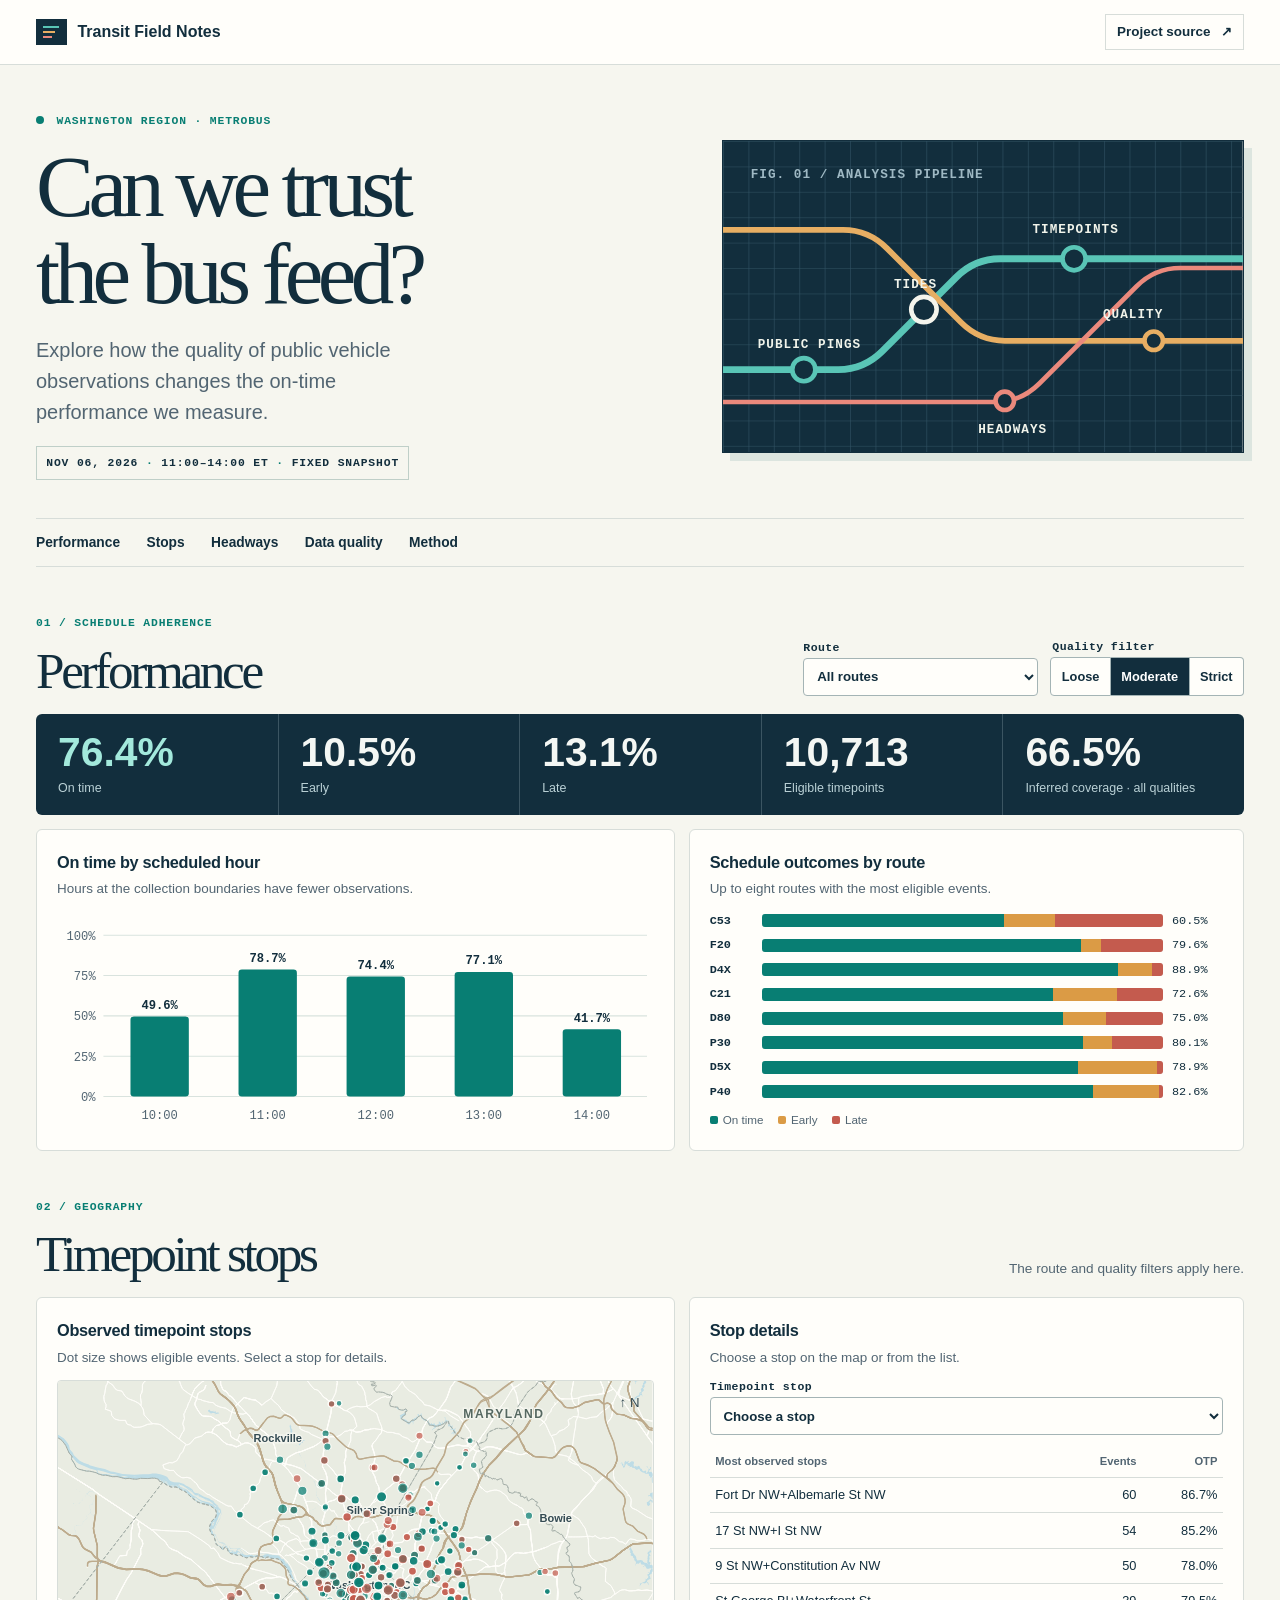
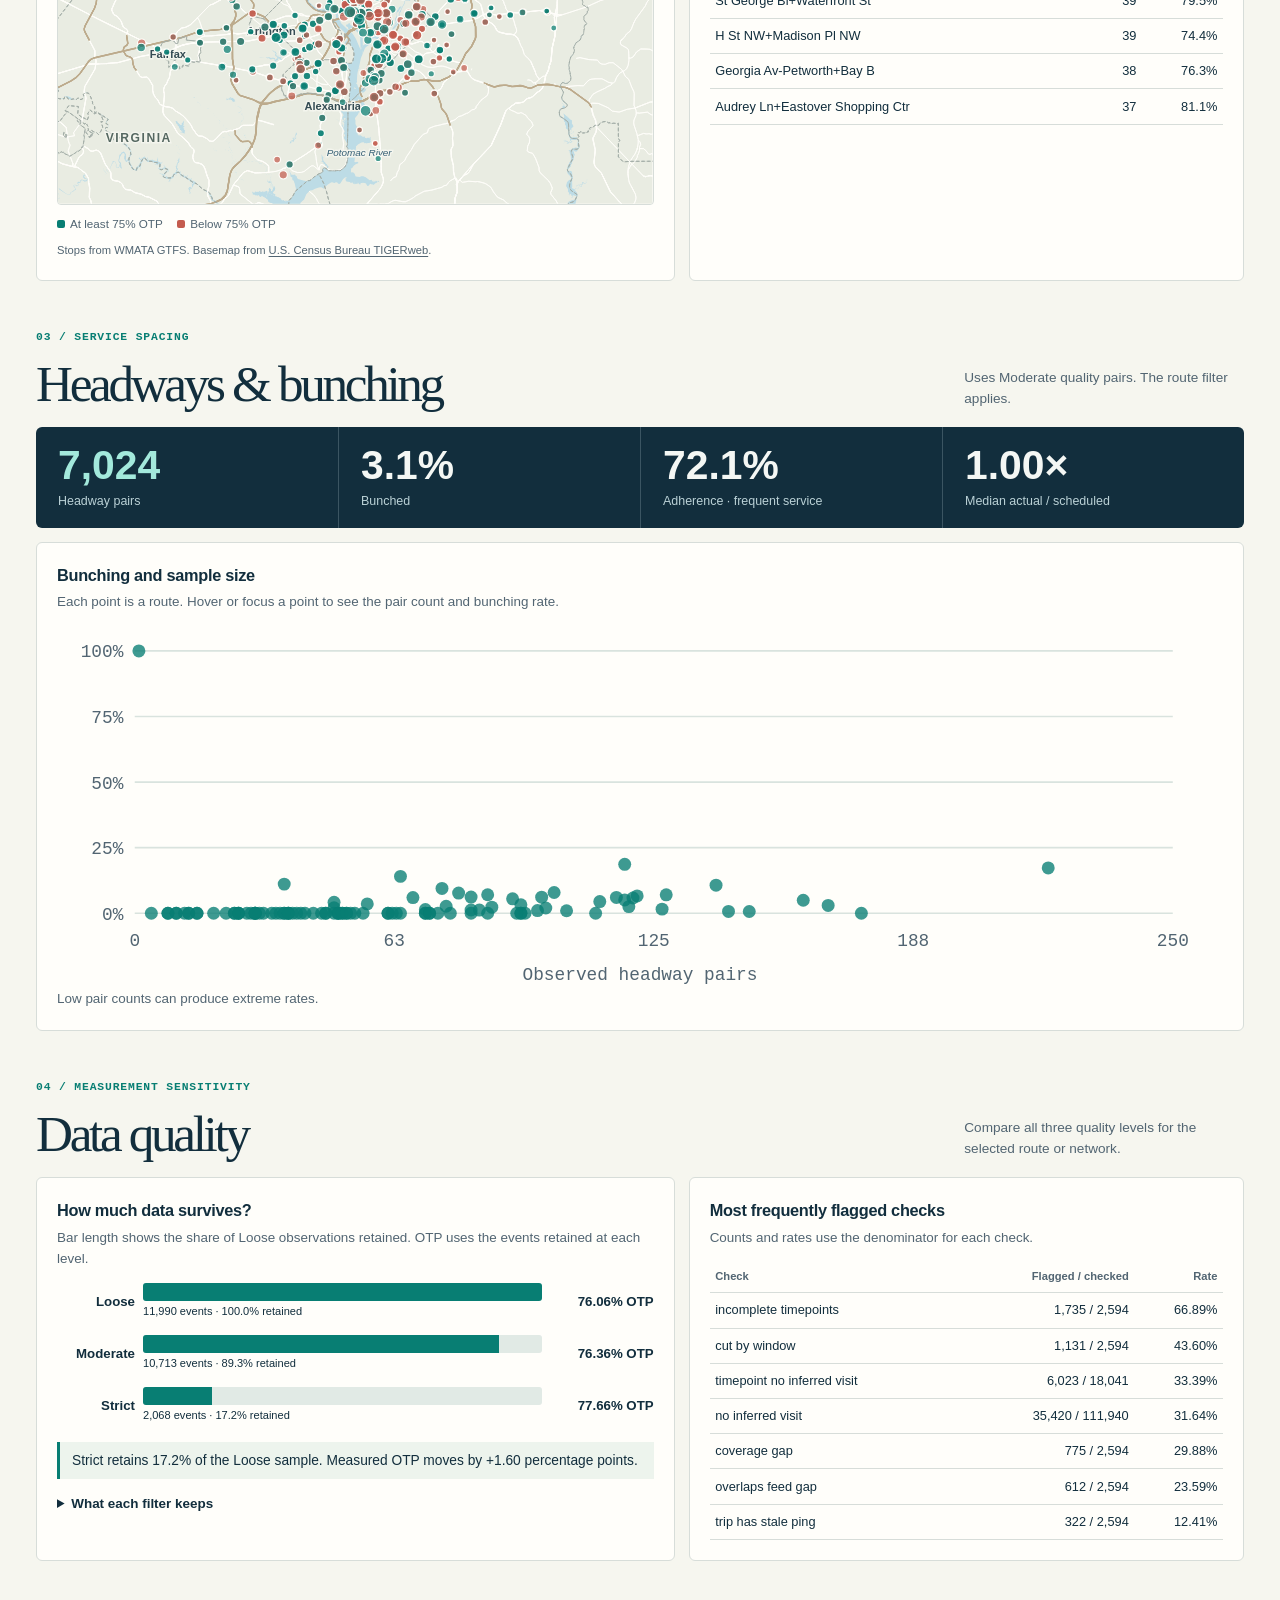
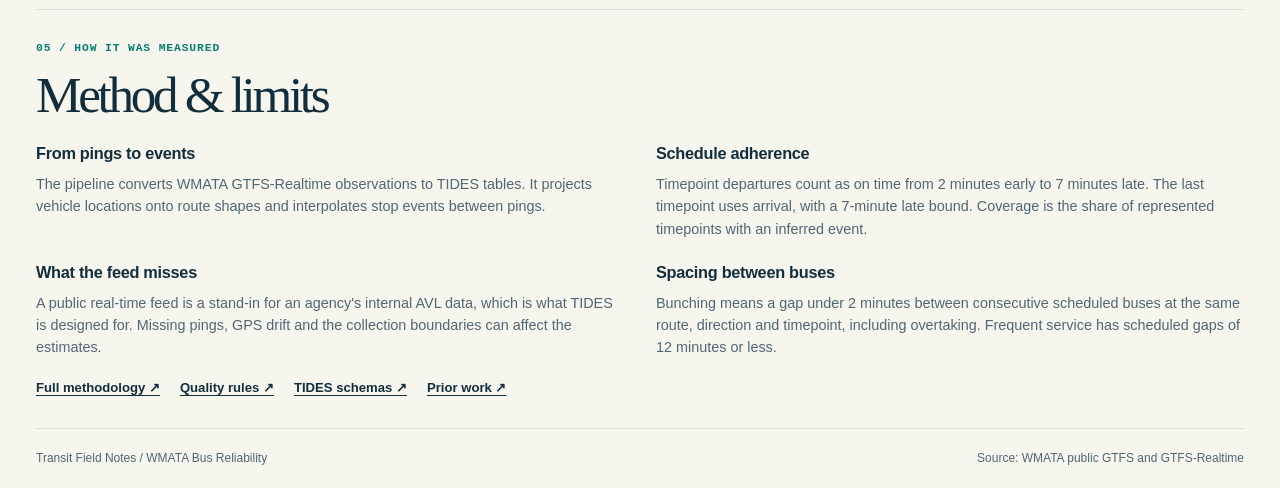
==== index.html @ 9a31827a "Publish WMATA reliability dashboard" ====
<!doctype html>
<html lang="en">
<head>
  <meta charset="utf-8">
  <meta name="viewport" content="width=device-width, initial-scale=1">
  <meta name="description" content="Explore how data quality affects measured on-time performance for WMATA buses.">
  <meta name="theme-color" content="#122e3d">
  <title>WMATA Bus Reliability | Transit Field Notes</title>
  <link rel="stylesheet" href="style.css">
  <script defer src="snapshot.js"></script>
  <script defer src="basemap.js"></script>
  <script defer src="dashboard.js"></script>
</head>
<body>
  <a class="skip" href="#dashboard">Skip to dashboard</a>
  <header class="top">
    <div class="wrap masthead">
      <a class="brand" href="#" aria-label="Transit Field Notes home"><span class="mark" aria-hidden="true"><i></i><i></i><i></i></span>Transit Field Notes</a>
      <a class="source-link" href="https://github.com/Pragyan-dev/wmata-tides-quality">Project source <span aria-hidden="true">↗</span></a>
    </div>
  </header>
  <main class="wrap">
    <section class="hero">
      <div class="hero-copy">
        <p class="eyebrow"><span class="signal"></span> Washington region · Metrobus</p>
        <h1>Can we trust<br>the bus feed?</h1>
        <p>Explore how the quality of public vehicle observations changes the on-time performance we measure.</p>
        <span class="stamp">NOV 06, 2026 <span>·</span> 11:00–14:00 ET <span>·</span> FIXED SNAPSHOT</span>
      </div>
      <svg class="schematic" viewBox="0 0 450 270" role="img" aria-label="Analysis pipeline from public pings to TIDES events and reliability measures">
        <defs><pattern id="grid" width="22" height="22" patternUnits="userSpaceOnUse"><path d="M22 0H0V22" fill="none" stroke="#315364" stroke-width="1"/></pattern></defs>
        <rect width="450" height="270" fill="#122e3d"/><rect width="450" height="270" fill="url(#grid)"/>
        <text x="24" y="32" class="diagram-kicker">FIG. 01 / ANALYSIS PIPELINE</text>
        <path d="M-10 198H100Q122 198 138 182L202 118Q218 102 240 102H460" fill="none" stroke="#59c5b6" stroke-width="6"/>
        <path d="M-10 77H104Q126 77 142 93L206 157Q222 173 244 173H460" fill="none" stroke="#e7ae63" stroke-width="5"/>
        <path d="M-10 226H236Q258 226 274 210L358 126Q374 110 396 110H460" fill="none" stroke="#ea897c" stroke-width="4"/>
        <g fill="#122e3d" stroke-width="4"><circle cx="70" cy="198" r="10" stroke="#59c5b6"/><circle cx="174" cy="146" r="11" stroke="#f4f4ec"/><circle cx="304" cy="102" r="10" stroke="#59c5b6"/><circle cx="373" cy="173" r="8" stroke="#e7ae63"/><circle cx="244" cy="225" r="8" stroke="#ea897c"/></g>
        <g class="diagram-text"><text x="30" y="179">PUBLIC PINGS</text><text x="148" y="127">TIDES</text><text x="268" y="80">TIMEPOINTS</text><text x="329" y="153">QUALITY</text><text x="221" y="253">HEADWAYS</text></g>
      </svg>
    </section>
    <nav class="section-nav" aria-label="Dashboard sections">
      <a href="#dashboard">Performance</a><a href="#stops">Stops</a><a href="#headways">Headways</a><a href="#quality">Data quality</a><a href="#method">Method</a>
    </nav>
    <section id="dashboard" aria-labelledby="performance-title">
      <div class="section-head">
        <div><p class="eyebrow">01 / Schedule adherence</p><h2 id="performance-title">Performance</h2></div>
        <div class="controls">
          <label for="route">Route <select id="route"><option value="">All routes</option></select></label>
          <fieldset><legend>Quality filter</legend>
            <label><input type="radio" name="level" value="0">Loose</label>
            <label><input type="radio" name="level" value="1" checked>Moderate</label>
            <label><input type="radio" name="level" value="2">Strict</label>
          </fieldset>
        </div>
      </div>
      <div id="kpis" class="kpis" aria-live="polite"></div>
      <div class="panels performance-panels">
        <article class="panel"><div class="panel-heading"><h3>On time by scheduled hour</h3><p>Hours at the collection boundaries have fewer observations.</p></div><div id="hour-chart"></div></article>
        <article class="panel"><div class="panel-heading"><h3>Schedule outcomes by route</h3><p>Up to eight routes with the most eligible events.</p></div><div id="route-chart"></div><div class="legend"><span class="on-time">On time</span><span class="early">Early</span><span class="late">Late</span></div></article>
      </div>
    </section>
    <section id="stops" aria-labelledby="stops-title">
      <div class="section-head"><div><p class="eyebrow">02 / Geography</p><h2 id="stops-title">Timepoint stops</h2></div><p class="section-note">The route and quality filters apply here.</p></div>
      <div class="panels stop-panels">
        <article class="panel">
          <div class="panel-heading"><h3>Observed timepoint stops</h3><p>Dot size shows eligible events. Select a stop for details.</p></div>
          <div id="stop-map"></div>
          <div class="legend"><span class="on-time">At least 75% OTP</span><span class="late">Below 75% OTP</span></div>
          <p class="map-credit">Stops from WMATA GTFS. Basemap from <a href="https://www.census.gov/data/developers/data-sets/TIGERweb-map-service.html">U.S. Census Bureau TIGERweb</a>.</p>
        </article>
        <article class="panel"><div class="panel-heading"><h3 id="stop-detail-title">Stop details</h3><p id="stop-detail" aria-live="polite">Choose a stop on the map or from the list.</p></div><label class="stop-control" for="stop">Timepoint stop <select id="stop"><option value="">Choose a stop</option></select></label><div id="stop-table"></div></article>
      </div>
    </section>
    <section id="headways" aria-labelledby="headway-title">
      <div class="section-head"><div><p class="eyebrow">03 / Service spacing</p><h2 id="headway-title">Headways &amp; bunching</h2></div><p class="section-note">Uses Moderate quality pairs. The route filter applies.</p></div>
      <div id="headway-kpis" class="kpis headway-kpis"></div>
      <article class="panel"><div class="panel-heading"><h3>Bunching and sample size</h3><p>Each point is a route. Hover or focus a point to see the pair count and bunching rate.</p></div><div id="scatter"></div><p id="scatter-detail" class="chart-detail" aria-live="polite"></p></article>
    </section>
    <section id="quality" aria-labelledby="quality-title">
      <div class="section-head"><div><p class="eyebrow">04 / Measurement sensitivity</p><h2 id="quality-title">Data quality</h2></div><p class="section-note">Compare all three quality levels for the selected route or network.</p></div>
      <div class="panels quality-panels">
        <article class="panel"><div class="panel-heading"><h3>How much data survives?</h3><p>Bar length shows the share of Loose observations retained. OTP uses the events retained at each level.</p></div><div id="sensitivity"></div><p class="callout" id="quality-insight"></p><details><summary>What each filter keeps</summary><p>Loose keeps every inferred event. Moderate requires gaps of at most 120 seconds, at most 20% off-route pings, and at least 10 on-route pings. Strict also requires complete trips inside the window, shorter gaps, shape-based times, and no flagged speed, stale ping, or coverage issues.</p></details></article>
        <article class="panel"><div class="panel-heading"><h3>Most frequently flagged checks</h3><p>Counts and rates use the denominator for each check.</p></div><div id="check-table"></div></article>
      </div>
    </section>
    <section id="method" class="method" aria-labelledby="method-title">
      <p class="eyebrow">05 / How it was measured</p><h2 id="method-title">Method &amp; limits</h2>
      <div class="method-grid">
        <div><h3>From pings to events</h3><p>The pipeline converts WMATA GTFS-Realtime observations to TIDES tables. It projects vehicle locations onto route shapes and interpolates stop events between pings.</p></div>
        <div><h3>Schedule adherence</h3><p>Timepoint departures count as on time from 2 minutes early to 7 minutes late. The last timepoint uses arrival, with a 7-minute late bound. Coverage is the share of represented timepoints with an inferred event.</p></div>
        <div><h3>What the feed misses</h3><p>A public real-time feed is a stand-in for an agency's internal AVL data, which is what TIDES is designed for. Missing pings, GPS drift and the collection boundaries can affect the estimates.</p></div>
        <div><h3>Spacing between buses</h3><p>Bunching means a gap under 2 minutes between consecutive scheduled buses at the same route, direction and timepoint, including overtaking. Frequent service has scheduled gaps of 12 minutes or less.</p></div>
      </div>
      <div class="method-links"><a href="https://github.com/Pragyan-dev/wmata-tides-quality/blob/main/docs/METHODOLOGY.md">Full methodology ↗</a><a href="https://github.com/Pragyan-dev/wmata-tides-quality/blob/main/docs/DATA_QUALITY.md">Quality rules ↗</a><a href="https://github.com/TIDES-transit/TIDES">TIDES schemas ↗</a><a href="https://github.com/evansiroky/gtfs-rt-to-tides">Prior work ↗</a></div>
    </section>
    <noscript>This dashboard needs JavaScript to display the snapshot and filters.</noscript>
  </main>
  <footer class="wrap footer"><span>Transit Field Notes / WMATA Bus Reliability</span><span>Source: WMATA public GTFS and GTFS-Realtime</span></footer>
</body>
</html>
---- style.css ----
:root {
  color-scheme: light;
  --paper: #f6f6ef;
  --panel: #fffefa;
  --ink: #122e3d;
  --quiet: #526572;
  --line: #d7ddd9;
  --teal: #087e73;
  --gold: #db9b45;
  --coral: #c45b4e;
  --mono: "SFMono-Regular", Consolas, "Liberation Mono", monospace;
}
* { box-sizing: border-box; }
html { scroll-behavior: smooth; }
body { margin: 0; background: var(--paper); color: var(--ink); font: 16px/1.55 "Avenir Next", "Segoe UI", sans-serif; }
a { color: inherit; text-underline-offset: .2em; }
button, select { font: inherit; color: inherit; }
:focus-visible { outline: 3px solid #b05d13; outline-offset: 4px; }
.skip { position: absolute; left: 1rem; top: -10rem; z-index: 5; padding: .5rem; background: white; }
.skip:focus { top: 1rem; }
.wrap { width: min(100% - 72px, 1280px); margin-inline: auto; }
.top { border-bottom: 1px solid var(--line); background: var(--panel); }
.masthead { display: flex; align-items: center; justify-content: space-between; min-height: 64px; gap: 1rem; }
.brand, .source-link { display: inline-flex; align-items: center; gap: .65rem; font-weight: 700; text-decoration: none; }
.source-link { font-size: .84rem; border: 1px solid var(--line); padding: .4rem .7rem; }
.mark { background: var(--ink); display: inline-grid; gap: 3px; padding: 7px; width: 31px; }
.mark i { display: block; width: 16px; height: 2px; background: #59c5b6; }
.mark i:nth-child(2) { width: 12px; background: #e7ae63; }
.mark i:nth-child(3) { width: 9px; background: #ea897c; }
.hero { display: grid; grid-template-columns: 1.2fr 1fr; align-items: center; gap: 5%; padding: 48px 0 38px; }
.hero h1, h2 { margin: 0; font-family: Georgia, serif; font-weight: 500; letter-spacing: -.065em; line-height: 1; }
.hero h1 { font-size: clamp(3.3rem, 6.8vw, 6rem); }
.hero-copy > p:not(.eyebrow) { max-width: 37ch; color: var(--quiet); font-size: clamp(1rem, 1.6vw, 1.25rem); margin: 1.15rem 0; }
.eyebrow, .stamp { font: 700 .71rem/1.55 var(--mono); letter-spacing: .075em; text-transform: uppercase; }
.eyebrow { color: var(--teal); margin: 0 0 .75rem; }
.signal { width: 8px; height: 8px; margin-right: .3rem; display: inline-block; background: var(--teal); border-radius: 50%; }
.stamp { display: inline-block; padding: .44rem .58rem; border: 1px solid #bfcfc8; }
.stamp span { color: var(--teal); }
.schematic { display: block; width: 100%; border: 1px solid var(--ink); box-shadow: 8px 8px 0 #dce5df; }
.diagram-kicker, .diagram-text { font: 700 11px var(--mono); letter-spacing: .08em; fill: #f1f4eb; }
.diagram-kicker { fill: #9fb9c4; }
.section-nav { display: flex; gap: 1.65rem; overflow-x: auto; border-block: 1px solid var(--line); padding: .8rem 0; font-size: .86rem; white-space: nowrap; }
.section-nav a { text-decoration: none; font-weight: 700; }
.section-nav a:hover, .source-link:hover { color: var(--teal); }
main > section:not(.hero) { margin-top: 48px; scroll-margin-top: 16px; }
.section-head { display: flex; justify-content: space-between; align-items: flex-end; gap: 1rem; margin-bottom: 18px; }
h2 { font-size: clamp(2.3rem, 4vw, 3.55rem); }
h3 { margin: 0; font-size: 1.02rem; letter-spacing: -.018em; }
.section-note { color: var(--quiet); font-size: .85rem; max-width: 37ch; margin: 0; }
.controls { display: flex; flex-wrap: wrap; gap: .75rem; align-items: flex-end; }
.controls > label, legend, .stop-control { font: 700 .72rem var(--mono); letter-spacing: .035em; }
select { display: block; border: 1px solid #a4b4b5; background: var(--panel); border-radius: 4px; padding: .45rem .55rem; min-height: 38px; font: 600 .83rem "Avenir Next", "Segoe UI", sans-serif; }
#route { margin-top: 4px; width: min(235px, 65vw); }
fieldset { display: flex; margin: 0; padding: 4px 0 0; border: 0; }
fieldset label { cursor: pointer; border: 1px solid #a4b4b5; padding: .53rem .65rem; background: var(--panel); font-size: .8rem; font-weight: 650; }
fieldset label:first-of-type { border-radius: 4px 0 0 4px; }
fieldset label:last-of-type { border-radius: 0 4px 4px 0; }
fieldset label + label { border-left: 0; }
fieldset label:has(:checked) { background: var(--ink); color: white; }
fieldset label:has(:focus-visible) { outline: 3px solid #b05d13; outline-offset: 2px; }
fieldset input { position: absolute; opacity: 0; }
.kpis { display: grid; grid-template-columns: repeat(5, 1fr); background: var(--ink); color: #f4f7f4; border-radius: 6px; margin-bottom: 14px; }
.headway-kpis { grid-template-columns: repeat(4, 1fr); }
.kpi { padding: 15px clamp(11px, 2vw, 22px); border-left: 1px solid #3b5562; }
.kpi:first-child { border: 0; }
.kpi strong { display: block; font-weight: 650; font-size: clamp(1.45rem, 3.6vw, 2.55rem); line-height: 1.13; font-variant-numeric: tabular-nums; }
.kpi span { color: #bad1d6; font-size: .78rem; }
.kpi:first-child strong { color: #a3e9dc; }
.panels { display: grid; gap: 14px; grid-template-columns: 1.15fr 1fr; }
.panel { min-width: 0; padding: 20px; background: var(--panel); border: 1px solid var(--line); border-radius: 6px; }
.panel-heading { margin-bottom: 12px; }
.panel-heading p, .chart-detail { color: var(--quiet); font-size: .84rem; margin: 4px 0 0; }
.chart { width: 100%; display: block; overflow: visible; }
.chart text { fill: var(--quiet); font: 11px var(--mono); }
.chart .grid { stroke: #d9e3de; stroke-width: 1; }
.chart .datum { cursor: pointer; }
.chart .datum:focus, .chart .datum.selected { stroke: var(--ink); stroke-width: 2.5; outline: none; }
.chart .value { fill: var(--ink); font-weight: bold; }
#stop-map .chart { overflow: hidden; border: 1px solid var(--line); border-radius: 4px; }
.map-credit { color: var(--quiet); margin: .55rem 0 0; font-size: .7rem; }
.chart-detail { min-height: 1.5em; }
.bar-row { display: grid; grid-template-columns: 43px 1fr 51px; align-items: center; gap: 9px; margin: .4rem 0; font: .74rem var(--mono); }
.route-button { padding: 2px 0; border: 0; background: none; cursor: pointer; text-align: left; font: inherit; font-weight: 700; }
.route-button:hover { text-decoration: underline; }
.stack { display: flex; height: 13px; overflow: hidden; border-radius: 3px; background: #e1eae5; }
.stack i { display: block; }
.on-time, .early, .late { --swatch: var(--teal); }
.early { --swatch: var(--gold); }
.late { --swatch: var(--coral); }
.stack i { background: var(--swatch); }
.legend { display: flex; flex-wrap: wrap; gap: .35rem .9rem; margin-top: 10px; color: var(--quiet); font-size: .73rem; }
.legend span::before { content: ""; display: inline-block; background: var(--swatch); width: 8px; height: 8px; margin-right: 5px; border-radius: 2px; }
.stop-control { display: block; margin-bottom: 10px; }
#stop { margin-top: 4px; max-width: 100%; width: 100%; }
.table-wrap { overflow: auto; }
table { width: 100%; border-collapse: collapse; font-size: .8rem; }
th, td { padding: .45rem .35rem; border-bottom: 1px solid var(--line); text-align: left; }
th { font-size: .7rem; color: var(--quiet); }
td:not(:first-child), th:not(:first-child) { text-align: right; font-variant-numeric: tabular-nums; white-space: nowrap; }
.callout { margin: 1rem 0 0; border-left: 3px solid var(--teal); padding: .5rem .75rem; background: #edf4ed; font-size: .86rem; }
.sensitivity-row { display: grid; grid-template-columns: 78px 1fr 104px; gap: 8px; align-items: center; margin: .85rem 0; font-size: .83rem; }
.sensitivity-row .stack { height: 18px; }
.sensitivity-row strong { text-align: right; font-variant-numeric: tabular-nums; }
details { margin-top: .9rem; font-size: .84rem; }
summary { cursor: pointer; font-weight: 700; }
details p { margin-bottom: 0; color: var(--quiet); }
.method { border-block: 1px solid var(--line); padding: 30px 0; }
.method-grid { display: grid; grid-template-columns: repeat(2, 1fr); gap: 1.25rem 2rem; margin-top: 1.3rem; }
.method-grid p { font-size: .9rem; color: var(--quiet); margin: .4rem 0 0; }
.method-links { display: flex; flex-wrap: wrap; gap: .6rem 1.25rem; margin-top: 1.2rem; font-size: .82rem; font-weight: 700; }
.footer { display: flex; flex-wrap: wrap; justify-content: space-between; gap: .75rem; padding: 20px 0; font-size: .75rem; color: var(--quiet); }
.empty { color: var(--quiet); padding: 1rem 0; }
@media (max-width: 820px) {
  .wrap { width: calc(100% - 32px); }
  .hero { gap: 4%; padding-block: 30px; }
  .section-head { flex-wrap: wrap; }
  .panel { padding: 14px; }
}
@media (max-width: 640px) {
  .hero, .panels, .method-grid { grid-template-columns: 1fr; }
  .hero { gap: 20px; }
  .schematic { max-width: 420px; }
  .kpis { grid-template-columns: repeat(2, 1fr); }
  .kpi { border-bottom: 1px solid #3b5562; }
  .kpi:last-child:nth-child(odd) { grid-column: 1 / -1; }
  .section-nav { gap: 1rem; }
  main > section:not(.hero) { margin-top: 36px; }
}
@media (prefers-reduced-motion: reduce) { html { scroll-behavior: auto; } }
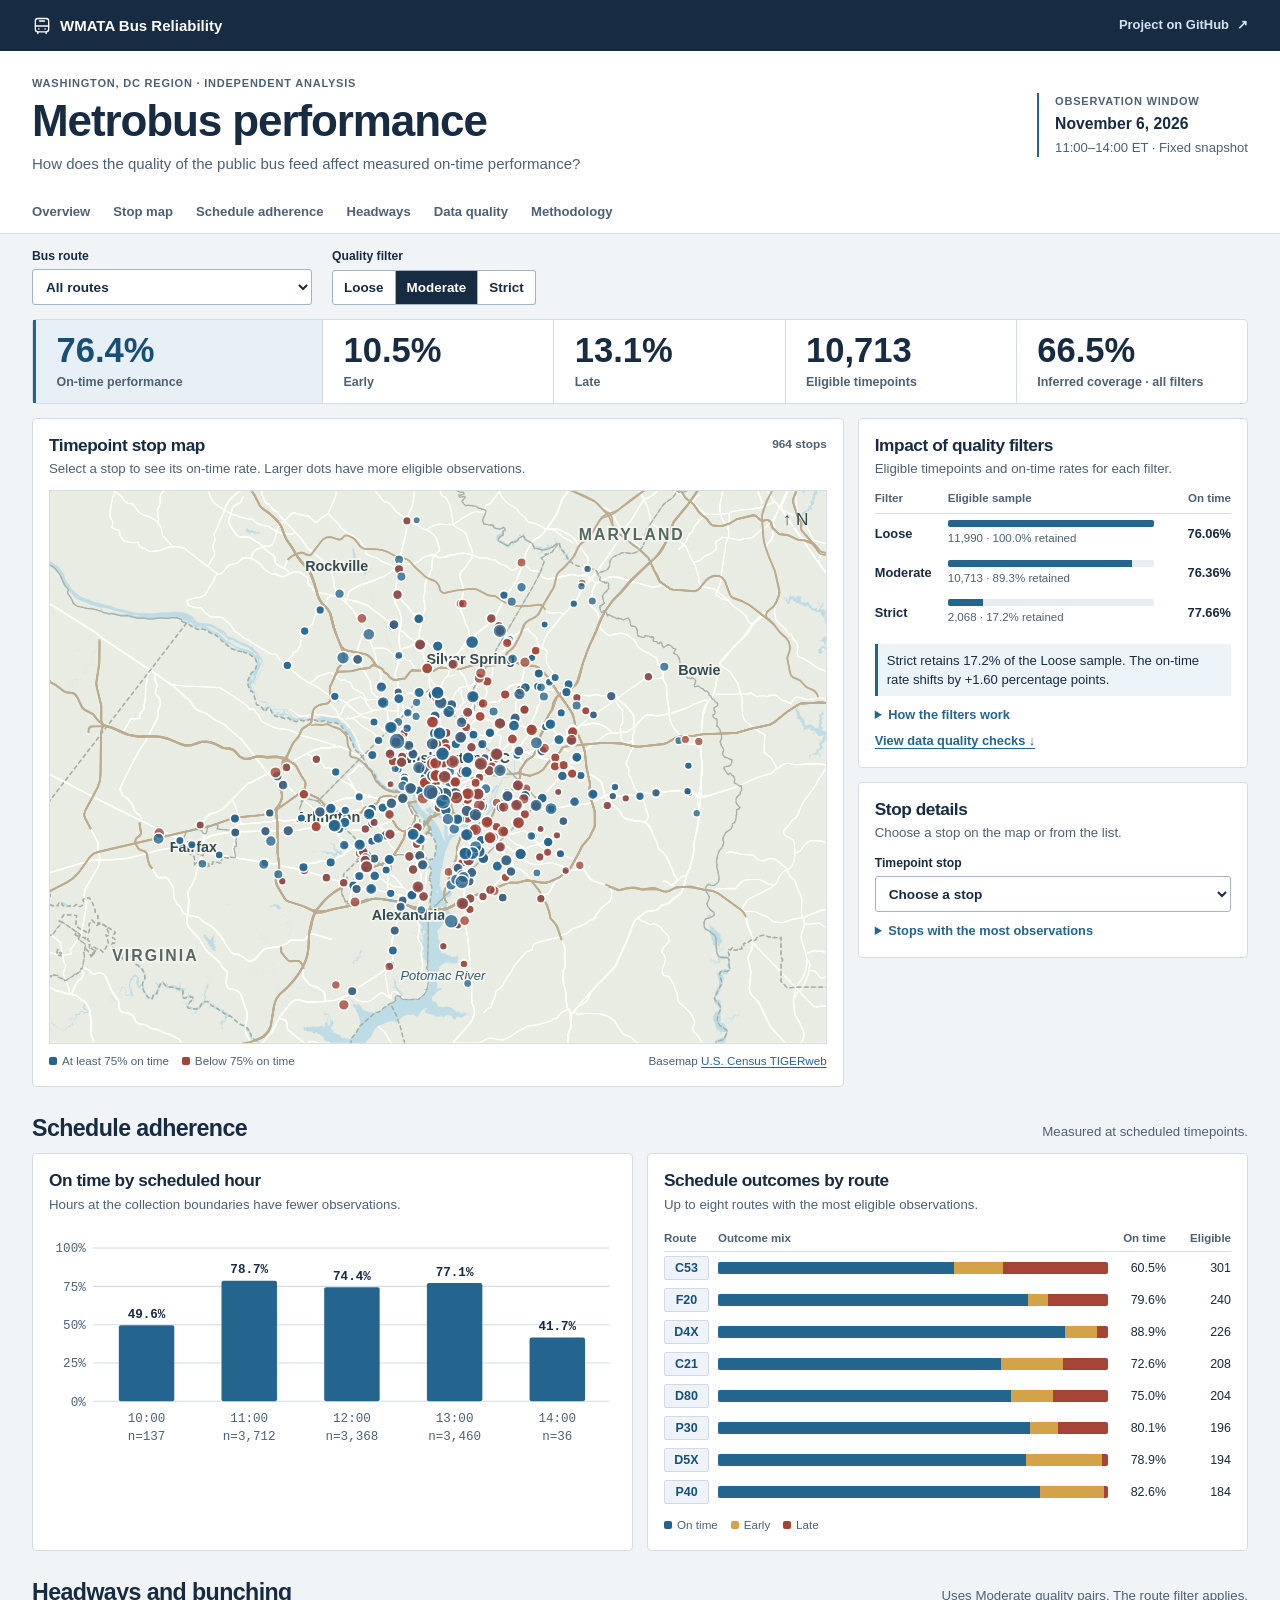
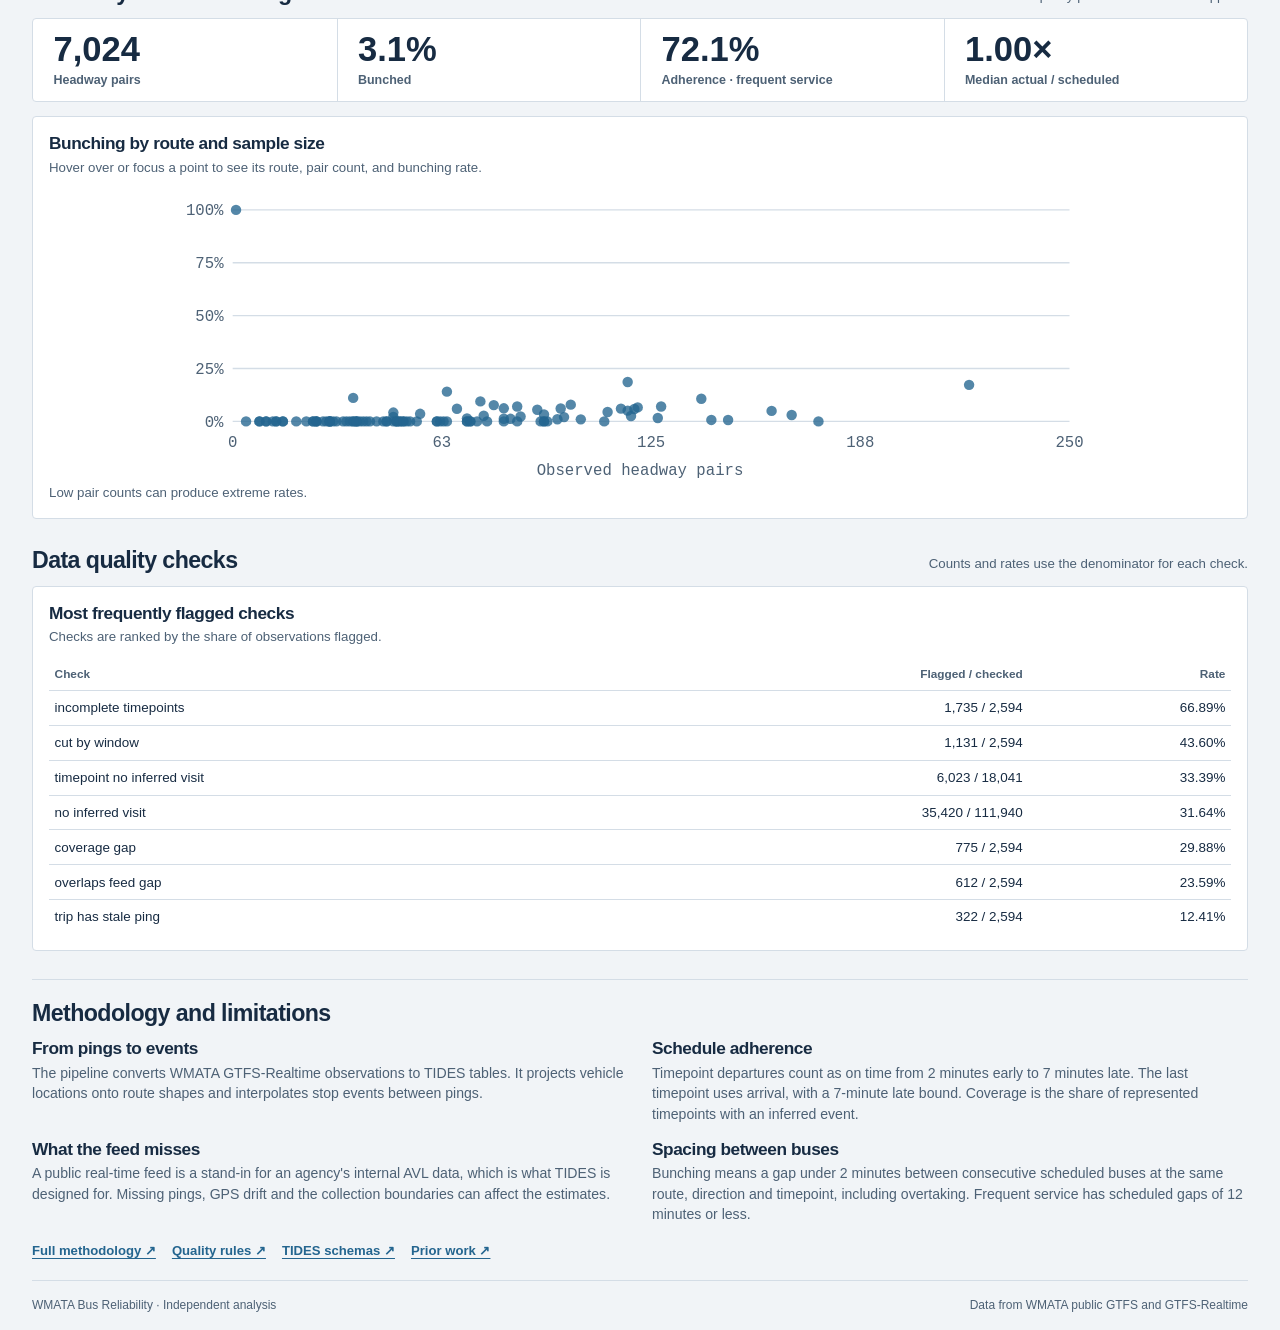
==== commit ee8ea031: "Redesign WMATA dashboard as a route performance explorer" ====
--- a/index.html
+++ b/index.html
@@ -4,97 +4,151 @@
   <meta charset="utf-8">
   <meta name="viewport" content="width=device-width, initial-scale=1">
   <meta name="description" content="Explore how data quality affects measured on-time performance for WMATA buses.">
-  <meta name="theme-color" content="#122e3d">
-  <title>WMATA Bus Reliability | Transit Field Notes</title>
-  <link rel="stylesheet" href="style.css">
+  <meta name="theme-color" content="#172b42">
+  <title>WMATA Bus Reliability Dashboard</title>
+  <link rel="stylesheet" href="style.css?v=2">
   <script defer src="snapshot.js"></script>
   <script defer src="basemap.js"></script>
-  <script defer src="dashboard.js"></script>
+  <script defer src="dashboard.js?v=2"></script>
 </head>
 <body>
   <a class="skip" href="#dashboard">Skip to dashboard</a>
   <header class="top">
     <div class="wrap masthead">
-      <a class="brand" href="#" aria-label="Transit Field Notes home"><span class="mark" aria-hidden="true"><i></i><i></i><i></i></span>Transit Field Notes</a>
-      <a class="source-link" href="https://github.com/Pragyan-dev/wmata-tides-quality">Project source <span aria-hidden="true">↗</span></a>
+      <a class="brand" href="#" aria-label="WMATA Bus Reliability home">
+        <svg width="20" height="20" viewBox="0 0 24 24" fill="none" stroke="currentColor" stroke-width="1.6" stroke-linecap="round" stroke-linejoin="round" aria-hidden="true">
+          <rect x="4" y="3" width="16" height="16" rx="3"/><path d="M4 12h16M7 19v2m10-2v2M8 15.5h.5m7 0h.5M9 6h6"/>
+        </svg>
+        WMATA Bus Reliability
+      </a>
+      <a class="source-link" href="https://github.com/Pragyan-dev/wmata-tides-quality">Project on GitHub <span aria-hidden="true">↗</span></a>
     </div>
   </header>
-  <main class="wrap">
-    <section class="hero">
-      <div class="hero-copy">
-        <p class="eyebrow"><span class="signal"></span> Washington region · Metrobus</p>
-        <h1>Can we trust<br>the bus feed?</h1>
-        <p>Explore how the quality of public vehicle observations changes the on-time performance we measure.</p>
-        <span class="stamp">NOV 06, 2026 <span>·</span> 11:00–14:00 ET <span>·</span> FIXED SNAPSHOT</span>
+
+  <div class="intro">
+    <div class="wrap intro-inner">
+      <div>
+        <p class="overline">Washington, DC region · Independent analysis</p>
+        <h1>Metrobus performance</h1>
+        <p class="intro-note">How does the quality of the public bus feed affect measured on-time performance?</p>
       </div>
-      <svg class="schematic" viewBox="0 0 450 270" role="img" aria-label="Analysis pipeline from public pings to TIDES events and reliability measures">
-        <defs><pattern id="grid" width="22" height="22" patternUnits="userSpaceOnUse"><path d="M22 0H0V22" fill="none" stroke="#315364" stroke-width="1"/></pattern></defs>
-        <rect width="450" height="270" fill="#122e3d"/><rect width="450" height="270" fill="url(#grid)"/>
-        <text x="24" y="32" class="diagram-kicker">FIG. 01 / ANALYSIS PIPELINE</text>
-        <path d="M-10 198H100Q122 198 138 182L202 118Q218 102 240 102H460" fill="none" stroke="#59c5b6" stroke-width="6"/>
-        <path d="M-10 77H104Q126 77 142 93L206 157Q222 173 244 173H460" fill="none" stroke="#e7ae63" stroke-width="5"/>
-        <path d="M-10 226H236Q258 226 274 210L358 126Q374 110 396 110H460" fill="none" stroke="#ea897c" stroke-width="4"/>
-        <g fill="#122e3d" stroke-width="4"><circle cx="70" cy="198" r="10" stroke="#59c5b6"/><circle cx="174" cy="146" r="11" stroke="#f4f4ec"/><circle cx="304" cy="102" r="10" stroke="#59c5b6"/><circle cx="373" cy="173" r="8" stroke="#e7ae63"/><circle cx="244" cy="225" r="8" stroke="#ea897c"/></g>
-        <g class="diagram-text"><text x="30" y="179">PUBLIC PINGS</text><text x="148" y="127">TIDES</text><text x="268" y="80">TIMEPOINTS</text><text x="329" y="153">QUALITY</text><text x="221" y="253">HEADWAYS</text></g>
-      </svg>
-    </section>
-    <nav class="section-nav" aria-label="Dashboard sections">
-      <a href="#dashboard">Performance</a><a href="#stops">Stops</a><a href="#headways">Headways</a><a href="#quality">Data quality</a><a href="#method">Method</a>
+      <div class="window">
+        <span class="overline">Observation window</span>
+        <strong><time datetime="2026-11-06">November 6, 2026</time></strong>
+        <span>11:00–14:00 ET · Fixed snapshot</span>
+      </div>
+    </div>
+    <nav class="wrap section-nav" aria-label="Dashboard sections">
+      <a href="#dashboard">Overview</a>
+      <a href="#stops">Stop map</a>
+      <a href="#schedule">Schedule adherence</a>
+      <a href="#headways">Headways</a>
+      <a href="#quality">Data quality</a>
+      <a href="#method">Methodology</a>
     </nav>
-    <section id="dashboard" aria-labelledby="performance-title">
-      <div class="section-head">
-        <div><p class="eyebrow">01 / Schedule adherence</p><h2 id="performance-title">Performance</h2></div>
-        <div class="controls">
-          <label for="route">Route <select id="route"><option value="">All routes</option></select></label>
-          <fieldset><legend>Quality filter</legend>
-            <label><input type="radio" name="level" value="0">Loose</label>
-            <label><input type="radio" name="level" value="1" checked>Moderate</label>
-            <label><input type="radio" name="level" value="2">Strict</label>
-          </fieldset>
+  </div>
+
+  <main class="wrap" id="dashboard">
+    <div class="controls" aria-label="Dashboard filters" role="group">
+      <label for="route">Bus route <select id="route"><option value="">All routes</option></select></label>
+      <fieldset>
+        <legend>Quality filter</legend>
+        <label><input type="radio" name="level" value="0">Loose</label>
+        <label><input type="radio" name="level" value="1" checked>Moderate</label>
+        <label><input type="radio" name="level" value="2">Strict</label>
+      </fieldset>
+    </div>
+
+    <div id="kpis" class="kpis" aria-label="Schedule performance summary" role="group" aria-live="polite"></div>
+
+    <div class="workbench">
+      <section id="stops" class="panel map-panel" aria-labelledby="stops-title">
+        <div class="panel-heading">
+          <div><h2 id="stops-title">Timepoint stop map</h2><p>Select a stop to see its on-time rate. Larger dots have more eligible observations.</p></div>
+          <span class="map-count" id="map-count"></span>
         </div>
+        <div id="stop-map"></div>
+        <div class="map-footer">
+          <div class="legend"><span class="on-time">At least 75% on time</span><span class="late">Below 75% on time</span></div>
+          <p class="map-credit">Basemap <a href="https://www.census.gov/data/developers/data-sets/TIGERweb-map-service.html">U.S. Census TIGERweb</a></p>
+        </div>
+      </section>
+
+      <div class="inspector">
+        <section id="quality" class="panel quality-panel" aria-labelledby="quality-title">
+          <div class="panel-heading">
+            <div><h2 id="quality-title">Impact of quality filters</h2><p>Eligible timepoints and on-time rates for each filter.</p></div>
+          </div>
+          <div id="sensitivity"></div>
+          <p class="callout" id="quality-insight" aria-live="polite"></p>
+          <details>
+            <summary>How the filters work</summary>
+            <p>Loose keeps every inferred event. Moderate requires gaps of at most 120 seconds, at most 20% off-route pings, and at least 10 on-route pings. Strict also requires complete trips inside the window, shorter gaps, shape-based times, and no flagged speed, stale ping, or coverage issues.</p>
+          </details>
+          <a class="panel-link" href="#quality-checks">View data quality checks ↓</a>
+        </section>
+
+        <section class="panel stop-panel" aria-labelledby="stop-detail-title">
+          <div class="panel-heading"><div><h2 id="stop-detail-title">Stop details</h2><p id="stop-detail" aria-live="polite">Choose a stop on the map or from the list.</p></div></div>
+          <label class="stop-control" for="stop">Timepoint stop <select id="stop"><option value="">Choose a stop</option></select></label>
+          <details>
+            <summary>Stops with the most observations</summary>
+            <div id="stop-table"></div>
+          </details>
+        </section>
       </div>
-      <div id="kpis" class="kpis" aria-live="polite"></div>
-      <div class="panels performance-panels">
-        <article class="panel"><div class="panel-heading"><h3>On time by scheduled hour</h3><p>Hours at the collection boundaries have fewer observations.</p></div><div id="hour-chart"></div></article>
-        <article class="panel"><div class="panel-heading"><h3>Schedule outcomes by route</h3><p>Up to eight routes with the most eligible events.</p></div><div id="route-chart"></div><div class="legend"><span class="on-time">On time</span><span class="early">Early</span><span class="late">Late</span></div></article>
+    </div>
+
+    <section id="schedule" class="report-section" aria-labelledby="performance-title">
+      <div class="section-head"><h2 id="performance-title">Schedule adherence</h2><p>Measured at scheduled timepoints.</p></div>
+      <div class="panels">
+        <article class="panel">
+          <div class="panel-heading"><div><h3>On time by scheduled hour</h3><p>Hours at the collection boundaries have fewer observations.</p></div></div>
+          <div id="hour-chart"></div>
+        </article>
+        <article class="panel">
+          <div class="panel-heading"><div><h3>Schedule outcomes by route</h3><p>Up to eight routes with the most eligible observations.</p></div></div>
+          <div id="route-chart"></div>
+          <div class="legend"><span class="on-time">On time</span><span class="early">Early</span><span class="late">Late</span></div>
+        </article>
       </div>
     </section>
-    <section id="stops" aria-labelledby="stops-title">
-      <div class="section-head"><div><p class="eyebrow">02 / Geography</p><h2 id="stops-title">Timepoint stops</h2></div><p class="section-note">The route and quality filters apply here.</p></div>
-      <div class="panels stop-panels">
-        <article class="panel">
-          <div class="panel-heading"><h3>Observed timepoint stops</h3><p>Dot size shows eligible events. Select a stop for details.</p></div>
-          <div id="stop-map"></div>
-          <div class="legend"><span class="on-time">At least 75% OTP</span><span class="late">Below 75% OTP</span></div>
-          <p class="map-credit">Stops from WMATA GTFS. Basemap from <a href="https://www.census.gov/data/developers/data-sets/TIGERweb-map-service.html">U.S. Census Bureau TIGERweb</a>.</p>
-        </article>
-        <article class="panel"><div class="panel-heading"><h3 id="stop-detail-title">Stop details</h3><p id="stop-detail" aria-live="polite">Choose a stop on the map or from the list.</p></div><label class="stop-control" for="stop">Timepoint stop <select id="stop"><option value="">Choose a stop</option></select></label><div id="stop-table"></div></article>
+
+    <section id="headways" class="report-section" aria-labelledby="headway-title">
+      <div class="section-head"><h2 id="headway-title">Headways and bunching</h2><p>Uses Moderate quality pairs. The route filter applies.</p></div>
+      <div id="headway-kpis" class="kpis headway-kpis"></div>
+      <article class="panel">
+        <div class="panel-heading"><div><h3>Bunching by route and sample size</h3><p>Hover over or focus a point to see its route, pair count, and bunching rate.</p></div></div>
+        <div id="scatter"></div>
+        <p id="scatter-detail" class="chart-detail" aria-live="polite"></p>
+      </article>
+    </section>
+
+    <section id="quality-checks" class="report-section" aria-labelledby="checks-title">
+      <div class="section-head"><h2 id="checks-title">Data quality checks</h2><p>Counts and rates use the denominator for each check.</p></div>
+      <div class="panel checks-panel">
+        <div class="panel-heading"><div><h3>Most frequently flagged checks</h3><p>Checks are ranked by the share of observations flagged.</p></div></div>
+        <div id="check-table"></div>
       </div>
     </section>
-    <section id="headways" aria-labelledby="headway-title">
-      <div class="section-head"><div><p class="eyebrow">03 / Service spacing</p><h2 id="headway-title">Headways &amp; bunching</h2></div><p class="section-note">Uses Moderate quality pairs. The route filter applies.</p></div>
-      <div id="headway-kpis" class="kpis headway-kpis"></div>
-      <article class="panel"><div class="panel-heading"><h3>Bunching and sample size</h3><p>Each point is a route. Hover or focus a point to see the pair count and bunching rate.</p></div><div id="scatter"></div><p id="scatter-detail" class="chart-detail" aria-live="polite"></p></article>
-    </section>
-    <section id="quality" aria-labelledby="quality-title">
-      <div class="section-head"><div><p class="eyebrow">04 / Measurement sensitivity</p><h2 id="quality-title">Data quality</h2></div><p class="section-note">Compare all three quality levels for the selected route or network.</p></div>
-      <div class="panels quality-panels">
-        <article class="panel"><div class="panel-heading"><h3>How much data survives?</h3><p>Bar length shows the share of Loose observations retained. OTP uses the events retained at each level.</p></div><div id="sensitivity"></div><p class="callout" id="quality-insight"></p><details><summary>What each filter keeps</summary><p>Loose keeps every inferred event. Moderate requires gaps of at most 120 seconds, at most 20% off-route pings, and at least 10 on-route pings. Strict also requires complete trips inside the window, shorter gaps, shape-based times, and no flagged speed, stale ping, or coverage issues.</p></details></article>
-        <article class="panel"><div class="panel-heading"><h3>Most frequently flagged checks</h3><p>Counts and rates use the denominator for each check.</p></div><div id="check-table"></div></article>
-      </div>
-    </section>
-    <section id="method" class="method" aria-labelledby="method-title">
-      <p class="eyebrow">05 / How it was measured</p><h2 id="method-title">Method &amp; limits</h2>
+
+    <section id="method" class="report-section method" aria-labelledby="method-title">
+      <div class="section-head"><h2 id="method-title">Methodology and limitations</h2></div>
       <div class="method-grid">
         <div><h3>From pings to events</h3><p>The pipeline converts WMATA GTFS-Realtime observations to TIDES tables. It projects vehicle locations onto route shapes and interpolates stop events between pings.</p></div>
         <div><h3>Schedule adherence</h3><p>Timepoint departures count as on time from 2 minutes early to 7 minutes late. The last timepoint uses arrival, with a 7-minute late bound. Coverage is the share of represented timepoints with an inferred event.</p></div>
         <div><h3>What the feed misses</h3><p>A public real-time feed is a stand-in for an agency's internal AVL data, which is what TIDES is designed for. Missing pings, GPS drift and the collection boundaries can affect the estimates.</p></div>
         <div><h3>Spacing between buses</h3><p>Bunching means a gap under 2 minutes between consecutive scheduled buses at the same route, direction and timepoint, including overtaking. Frequent service has scheduled gaps of 12 minutes or less.</p></div>
       </div>
-      <div class="method-links"><a href="https://github.com/Pragyan-dev/wmata-tides-quality/blob/main/docs/METHODOLOGY.md">Full methodology ↗</a><a href="https://github.com/Pragyan-dev/wmata-tides-quality/blob/main/docs/DATA_QUALITY.md">Quality rules ↗</a><a href="https://github.com/TIDES-transit/TIDES">TIDES schemas ↗</a><a href="https://github.com/evansiroky/gtfs-rt-to-tides">Prior work ↗</a></div>
+      <div class="method-links">
+        <a href="https://github.com/Pragyan-dev/wmata-tides-quality/blob/main/docs/METHODOLOGY.md">Full methodology ↗</a>
+        <a href="https://github.com/Pragyan-dev/wmata-tides-quality/blob/main/docs/DATA_QUALITY.md">Quality rules ↗</a>
+        <a href="https://github.com/TIDES-transit/TIDES">TIDES schemas ↗</a>
+        <a href="https://github.com/evansiroky/gtfs-rt-to-tides">Prior work ↗</a>
+      </div>
     </section>
     <noscript>This dashboard needs JavaScript to display the snapshot and filters.</noscript>
   </main>
-  <footer class="wrap footer"><span>Transit Field Notes / WMATA Bus Reliability</span><span>Source: WMATA public GTFS and GTFS-Realtime</span></footer>
+  <footer class="wrap footer"><span>WMATA Bus Reliability · Independent analysis</span><span>Data from WMATA public GTFS and GTFS-Realtime</span></footer>
 </body>
 </html>
--- a/style.css
+++ b/style.css
@@ -1,129 +1,154 @@
 :root {
   color-scheme: light;
-  --paper: #f6f6ef;
-  --panel: #fffefa;
-  --ink: #122e3d;
-  --quiet: #526572;
-  --line: #d7ddd9;
-  --teal: #087e73;
-  --gold: #db9b45;
-  --coral: #c45b4e;
+  --paper: #f1f4f7;
+  --panel: #fff;
+  --ink: #172b42;
+  --quiet: #4d6175;
+  --line: #d4dde6;
+  --blue: #24658f;
+  --gold: #d4a349;
+  --brick: #a44436;
+  --focus: #9b4c16;
+  --sans: "Avenir Next", "Gill Sans", "Segoe UI", sans-serif;
   --mono: "SFMono-Regular", Consolas, "Liberation Mono", monospace;
 }
 * { box-sizing: border-box; }
-html { scroll-behavior: smooth; }
-body { margin: 0; background: var(--paper); color: var(--ink); font: 16px/1.55 "Avenir Next", "Segoe UI", sans-serif; }
-a { color: inherit; text-underline-offset: .2em; }
+body { margin: 0; background: var(--paper); color: var(--ink); font: 15px/1.45 var(--sans); }
+a { color: var(--blue); text-underline-offset: .2em; }
 button, select { font: inherit; color: inherit; }
-:focus-visible { outline: 3px solid #b05d13; outline-offset: 4px; }
+:focus-visible { outline: 3px solid var(--focus); outline-offset: 3px; }
+[id] { scroll-margin-top: 16px; }
 .skip { position: absolute; left: 1rem; top: -10rem; z-index: 5; padding: .5rem; background: white; }
 .skip:focus { top: 1rem; }
-.wrap { width: min(100% - 72px, 1280px); margin-inline: auto; }
-.top { border-bottom: 1px solid var(--line); background: var(--panel); }
-.masthead { display: flex; align-items: center; justify-content: space-between; min-height: 64px; gap: 1rem; }
-.brand, .source-link { display: inline-flex; align-items: center; gap: .65rem; font-weight: 700; text-decoration: none; }
-.source-link { font-size: .84rem; border: 1px solid var(--line); padding: .4rem .7rem; }
-.mark { background: var(--ink); display: inline-grid; gap: 3px; padding: 7px; width: 31px; }
-.mark i { display: block; width: 16px; height: 2px; background: #59c5b6; }
-.mark i:nth-child(2) { width: 12px; background: #e7ae63; }
-.mark i:nth-child(3) { width: 9px; background: #ea897c; }
-.hero { display: grid; grid-template-columns: 1.2fr 1fr; align-items: center; gap: 5%; padding: 48px 0 38px; }
-.hero h1, h2 { margin: 0; font-family: Georgia, serif; font-weight: 500; letter-spacing: -.065em; line-height: 1; }
-.hero h1 { font-size: clamp(3.3rem, 6.8vw, 6rem); }
-.hero-copy > p:not(.eyebrow) { max-width: 37ch; color: var(--quiet); font-size: clamp(1rem, 1.6vw, 1.25rem); margin: 1.15rem 0; }
-.eyebrow, .stamp { font: 700 .71rem/1.55 var(--mono); letter-spacing: .075em; text-transform: uppercase; }
-.eyebrow { color: var(--teal); margin: 0 0 .75rem; }
-.signal { width: 8px; height: 8px; margin-right: .3rem; display: inline-block; background: var(--teal); border-radius: 50%; }
-.stamp { display: inline-block; padding: .44rem .58rem; border: 1px solid #bfcfc8; }
-.stamp span { color: var(--teal); }
-.schematic { display: block; width: 100%; border: 1px solid var(--ink); box-shadow: 8px 8px 0 #dce5df; }
-.diagram-kicker, .diagram-text { font: 700 11px var(--mono); letter-spacing: .08em; fill: #f1f4eb; }
-.diagram-kicker { fill: #9fb9c4; }
-.section-nav { display: flex; gap: 1.65rem; overflow-x: auto; border-block: 1px solid var(--line); padding: .8rem 0; font-size: .86rem; white-space: nowrap; }
-.section-nav a { text-decoration: none; font-weight: 700; }
-.section-nav a:hover, .source-link:hover { color: var(--teal); }
-main > section:not(.hero) { margin-top: 48px; scroll-margin-top: 16px; }
-.section-head { display: flex; justify-content: space-between; align-items: flex-end; gap: 1rem; margin-bottom: 18px; }
-h2 { font-size: clamp(2.3rem, 4vw, 3.55rem); }
-h3 { margin: 0; font-size: 1.02rem; letter-spacing: -.018em; }
-.section-note { color: var(--quiet); font-size: .85rem; max-width: 37ch; margin: 0; }
-.controls { display: flex; flex-wrap: wrap; gap: .75rem; align-items: flex-end; }
-.controls > label, legend, .stop-control { font: 700 .72rem var(--mono); letter-spacing: .035em; }
-select { display: block; border: 1px solid #a4b4b5; background: var(--panel); border-radius: 4px; padding: .45rem .55rem; min-height: 38px; font: 600 .83rem "Avenir Next", "Segoe UI", sans-serif; }
-#route { margin-top: 4px; width: min(235px, 65vw); }
+.wrap { width: min(100% - 64px, 1376px); margin-inline: auto; }
+
+.top { background: var(--ink); color: white; }
+.masthead { display: flex; align-items: center; justify-content: space-between; min-height: 51px; gap: 12px; }
+.brand, .source-link { display: inline-flex; align-items: center; gap: 8px; color: inherit; font-weight: 650; text-decoration: none; }
+.brand svg { flex: none; }
+.source-link { font-size: .81rem; color: #d3e3f0; }
+.source-link:hover { text-decoration: underline; }
+.top :focus-visible { outline-color: #f0c47b; }
+.intro { background: var(--panel); border-bottom: 1px solid var(--line); }
+.intro-inner { display: flex; align-items: center; justify-content: space-between; gap: 24px; padding-block: 24px 18px; }
+.overline { display: block; color: var(--quiet); font-size: .69rem; font-weight: 750; letter-spacing: .07em; text-transform: uppercase; margin: 0 0 4px; }
+h1, h2, h3 { margin: 0; font-weight: 700; line-height: 1.18; letter-spacing: -.025em; }
+h1 { font-size: clamp(1.85rem, 3.5vw, 2.75rem); }
+h2 { font-size: 1.45rem; }
+h3, .panel-heading h2 { font-size: 1.08rem; }
+.intro-note { margin: 6px 0 0; color: var(--quiet); }
+.window { flex: none; padding-left: 16px; border-left: 2px solid var(--blue); font-size: .82rem; color: var(--quiet); }
+.window strong { display: block; margin-bottom: 2px; font-size: .98rem; color: var(--ink); }
+.section-nav { display: flex; gap: 23px; overflow-x: auto; white-space: nowrap; font-size: .82rem; }
+.section-nav a { padding: 9px 0 10px; border-bottom: 2px solid transparent; text-decoration: none; font-weight: 650; color: var(--quiet); }
+.section-nav a:hover, .section-nav a:focus-visible { color: var(--blue); border-color: var(--blue); }
+.section-nav a:focus-visible { outline-offset: -3px; }
+
+.controls { display: flex; flex-wrap: wrap; gap: 12px 20px; align-items: end; padding-block: 14px; }
+.controls > label, legend, .stop-control { display: block; font-size: .76rem; font-weight: 700; }
+.controls > label { width: min(280px, 100%); }
+select { display: block; margin-top: 4px; min-height: 36px; padding: 5px 9px; border: 1px solid #a2b4c5; border-radius: 3px; background: var(--panel); font-size: .85rem; }
+#route { width: 100%; }
 fieldset { display: flex; margin: 0; padding: 4px 0 0; border: 0; }
-fieldset label { cursor: pointer; border: 1px solid #a4b4b5; padding: .53rem .65rem; background: var(--panel); font-size: .8rem; font-weight: 650; }
-fieldset label:first-of-type { border-radius: 4px 0 0 4px; }
-fieldset label:last-of-type { border-radius: 0 4px 4px 0; }
+legend { padding: 0; }
+fieldset label { cursor: pointer; border: 1px solid #a2b4c5; padding: 7px 11px; background: var(--panel); font-size: .84rem; font-weight: 650; }
+fieldset label:first-of-type { border-radius: 3px 0 0 3px; }
+fieldset label:last-of-type { border-radius: 0 3px 3px 0; }
 fieldset label + label { border-left: 0; }
 fieldset label:has(:checked) { background: var(--ink); color: white; }
-fieldset label:has(:focus-visible) { outline: 3px solid #b05d13; outline-offset: 2px; }
+fieldset label:has(:focus-visible) { z-index: 1; outline: 3px solid var(--focus); outline-offset: 2px; }
 fieldset input { position: absolute; opacity: 0; }
-.kpis { display: grid; grid-template-columns: repeat(5, 1fr); background: var(--ink); color: #f4f7f4; border-radius: 6px; margin-bottom: 14px; }
+
+.kpis { display: grid; grid-template-columns: 1.25fr repeat(4, 1fr); margin-bottom: 14px; background: var(--panel); border: 1px solid var(--line); border-radius: 4px; }
 .headway-kpis { grid-template-columns: repeat(4, 1fr); }
-.kpi { padding: 15px clamp(11px, 2vw, 22px); border-left: 1px solid #3b5562; }
-.kpi:first-child { border: 0; }
-.kpi strong { display: block; font-weight: 650; font-size: clamp(1.45rem, 3.6vw, 2.55rem); line-height: 1.13; font-variant-numeric: tabular-nums; }
-.kpi span { color: #bad1d6; font-size: .78rem; }
-.kpi:first-child strong { color: #a3e9dc; }
-.panels { display: grid; gap: 14px; grid-template-columns: 1.15fr 1fr; }
-.panel { min-width: 0; padding: 20px; background: var(--panel); border: 1px solid var(--line); border-radius: 6px; }
+.kpi { min-width: 0; padding: 12px clamp(10px, 1.6vw, 21px); border-left: 1px solid var(--line); }
+.kpi:first-child { border-left: 0; }
+.kpi strong { display: block; margin-bottom: 3px; font-size: clamp(1.5rem, 2.7vw, 2.2rem); font-weight: 700; line-height: 1.08; font-variant-numeric: tabular-nums; }
+.kpi span { display: block; color: var(--quiet); font-size: .78rem; font-weight: 600; }
+#kpis .kpi:first-child { background: #e7f0f7; border-left: 3px solid var(--blue); }
+#kpis .kpi:first-child strong { color: #184f77; }
+
+.workbench, .panels, .method-grid { display: grid; gap: 14px; }
+.workbench { grid-template-columns: minmax(0, 2.08fr) minmax(345px, 1fr); align-items: start; }
+.inspector { display: grid; gap: 14px; min-width: 0; }
+.panels, .method-grid { grid-template-columns: repeat(2, minmax(0, 1fr)); }
+.panel { min-width: 0; padding: 16px; background: var(--panel); border: 1px solid var(--line); border-radius: 4px; }
+.panel-heading, .section-head { display: flex; justify-content: space-between; align-items: start; gap: 12px; }
 .panel-heading { margin-bottom: 12px; }
-.panel-heading p, .chart-detail { color: var(--quiet); font-size: .84rem; margin: 4px 0 0; }
+.panel-heading p, .section-head p, .chart-detail { color: var(--quiet); font-size: .83rem; margin: 4px 0 0; }
+.section-head { align-items: baseline; margin-bottom: 11px; }
+.report-section { margin-top: 28px; }
+.map-count { flex: none; margin-top: 1px; color: var(--quiet); font-size: .74rem; font-weight: 700; font-variant-numeric: tabular-nums; }
+.map-footer { display: flex; justify-content: space-between; flex-wrap: wrap; gap: 6px 12px; margin-top: 9px; }
+.map-footer .legend { margin: 0; }
+.map-credit { color: var(--quiet); margin: 0; font-size: .73rem; }
 .chart { width: 100%; display: block; overflow: visible; }
-.chart text { fill: var(--quiet); font: 11px var(--mono); }
-.chart .grid { stroke: #d9e3de; stroke-width: 1; }
+.chart text { fill: var(--quiet); font: 12px var(--mono); }
+.chart .grid { stroke: var(--line); stroke-width: 1; }
 .chart .datum { cursor: pointer; }
 .chart .datum:focus, .chart .datum.selected { stroke: var(--ink); stroke-width: 2.5; outline: none; }
 .chart .value { fill: var(--ink); font-weight: bold; }
-#stop-map .chart { overflow: hidden; border: 1px solid var(--line); border-radius: 4px; }
-.map-credit { color: var(--quiet); margin: .55rem 0 0; font-size: .7rem; }
+#stop-map .chart { overflow: hidden; border: 1px solid var(--line); background: #f6f6ee; }
+#scatter { max-width: 940px; margin-inline: auto; }
 .chart-detail { min-height: 1.5em; }
-.bar-row { display: grid; grid-template-columns: 43px 1fr 51px; align-items: center; gap: 9px; margin: .4rem 0; font: .74rem var(--mono); }
-.route-button { padding: 2px 0; border: 0; background: none; cursor: pointer; text-align: left; font: inherit; font-weight: 700; }
-.route-button:hover { text-decoration: underline; }
-.stack { display: flex; height: 13px; overflow: hidden; border-radius: 3px; background: #e1eae5; }
-.stack i { display: block; }
-.on-time, .early, .late { --swatch: var(--teal); }
+.bar-row { display: grid; grid-template-columns: 45px minmax(0, 1fr) 49px 56px; align-items: center; gap: 9px; padding: 4px 0; font-size: .78rem; font-variant-numeric: tabular-nums; }
+.bar-row > :nth-last-child(-n+2) { text-align: right; }
+.bar-heading { color: var(--quiet); border-bottom: 1px solid var(--line); font-size: .72rem; font-weight: 700; }
+.route-button { padding: 2px 5px; border: 1px solid #cfdae5; border-radius: 2px; background: #edf3f8; color: #184f77; cursor: pointer; font: inherit; font-weight: 750; }
+.route-button:hover { background: #dceaf4; text-decoration: underline; }
+.stack { display: flex; height: 12px; overflow: hidden; border-radius: 2px; background: #e7edf2; }
+.stack i { display: block; background: var(--swatch); }
+.on-time { --swatch: var(--blue); }
 .early { --swatch: var(--gold); }
-.late { --swatch: var(--coral); }
-.stack i { background: var(--swatch); }
-.legend { display: flex; flex-wrap: wrap; gap: .35rem .9rem; margin-top: 10px; color: var(--quiet); font-size: .73rem; }
+.late { --swatch: var(--brick); }
+.legend { display: flex; flex-wrap: wrap; gap: .3rem .8rem; margin-top: 9px; color: var(--quiet); font-size: .73rem; }
 .legend span::before { content: ""; display: inline-block; background: var(--swatch); width: 8px; height: 8px; margin-right: 5px; border-radius: 2px; }
-.stop-control { display: block; margin-bottom: 10px; }
-#stop { margin-top: 4px; max-width: 100%; width: 100%; }
+
+#stop { width: 100%; }
 .table-wrap { overflow: auto; }
-table { width: 100%; border-collapse: collapse; font-size: .8rem; }
+table { width: 100%; border-collapse: collapse; font-size: .84rem; }
 th, td { padding: .45rem .35rem; border-bottom: 1px solid var(--line); text-align: left; }
-th { font-size: .7rem; color: var(--quiet); }
+th { font-size: .74rem; color: var(--quiet); }
 td:not(:first-child), th:not(:first-child) { text-align: right; font-variant-numeric: tabular-nums; white-space: nowrap; }
-.callout { margin: 1rem 0 0; border-left: 3px solid var(--teal); padding: .5rem .75rem; background: #edf4ed; font-size: .86rem; }
-.sensitivity-row { display: grid; grid-template-columns: 78px 1fr 104px; gap: 8px; align-items: center; margin: .85rem 0; font-size: .83rem; }
-.sensitivity-row .stack { height: 18px; }
-.sensitivity-row strong { text-align: right; font-variant-numeric: tabular-nums; }
-details { margin-top: .9rem; font-size: .84rem; }
-summary { cursor: pointer; font-weight: 700; }
-details p { margin-bottom: 0; color: var(--quiet); }
-.method { border-block: 1px solid var(--line); padding: 30px 0; }
-.method-grid { display: grid; grid-template-columns: repeat(2, 1fr); gap: 1.25rem 2rem; margin-top: 1.3rem; }
-.method-grid p { font-size: .9rem; color: var(--quiet); margin: .4rem 0 0; }
-.method-links { display: flex; flex-wrap: wrap; gap: .6rem 1.25rem; margin-top: 1.2rem; font-size: .82rem; font-weight: 700; }
-.footer { display: flex; flex-wrap: wrap; justify-content: space-between; gap: .75rem; padding: 20px 0; font-size: .75rem; color: var(--quiet); }
-.empty { color: var(--quiet); padding: 1rem 0; }
-@media (max-width: 820px) {
-  .wrap { width: calc(100% - 32px); }
-  .hero { gap: 4%; padding-block: 30px; }
-  .section-head { flex-wrap: wrap; }
-  .panel { padding: 14px; }
+tbody tr:last-child td { border-bottom: 0; }
+.callout { margin: 11px 0 0; border-left: 3px solid var(--blue); padding: 7px 9px; background: #edf4f9; font-size: .82rem; }
+.sensitivity-row { display: grid; grid-template-columns: 66px minmax(0, 1fr) 70px; gap: 7px; align-items: center; padding: 6px 0; font-size: .8rem; font-variant-numeric: tabular-nums; }
+.sensitivity-row > :last-child { text-align: right; }
+.sensitivity-row .stack { height: 7px; margin-bottom: 2px; }
+.sensitivity-row small { color: var(--quiet); font-size: .72rem; }
+.sensitivity-heading { padding-top: 0; border-bottom: 1px solid var(--line); color: var(--quiet); font-size: .72rem; font-weight: 700; }
+details { margin-top: 10px; font-size: .8rem; }
+summary { cursor: pointer; color: var(--blue); font-weight: 700; }
+details p { margin: 5px 0 0; color: var(--quiet); }
+.panel-link { display: inline-block; margin-top: 8px; font-size: .8rem; font-weight: 700; }
+.method { border-block: 1px solid var(--line); padding: 20px 0; }
+.method-grid { gap: 15px 24px; }
+.method-grid p { font-size: .88rem; color: var(--quiet); margin: 4px 0 0; }
+.method-links { display: flex; flex-wrap: wrap; gap: .45rem 1rem; margin-top: 16px; font-size: .82rem; font-weight: 700; }
+.footer { display: flex; flex-wrap: wrap; justify-content: space-between; gap: .5rem; padding: 16px 0; font-size: .75rem; color: var(--quiet); }
+.empty { color: var(--quiet); padding-block: 5px; }
+
+@media (max-width: 980px) {
+  .wrap { width: calc(100% - 36px); }
+  .workbench { grid-template-columns: 1fr; }
+  .inspector { grid-template-columns: repeat(2, minmax(0, 1fr)); align-items: start; }
 }
-@media (max-width: 640px) {
-  .hero, .panels, .method-grid { grid-template-columns: 1fr; }
-  .hero { gap: 20px; }
-  .schematic { max-width: 420px; }
-  .kpis { grid-template-columns: repeat(2, 1fr); }
-  .kpi { border-bottom: 1px solid #3b5562; }
-  .kpi:last-child:nth-child(odd) { grid-column: 1 / -1; }
-  .section-nav { gap: 1rem; }
-  main > section:not(.hero) { margin-top: 36px; }
+@media (max-width: 630px) {
+  .wrap { width: calc(100% - 28px); }
+  .intro-inner { display: grid; gap: 12px; padding-block: 18px 10px; }
+  .window { padding-left: 9px; }
+  .window .overline { margin-bottom: 1px; }
+  .window strong { display: inline; margin-right: 5px; font-size: .82rem; }
+  .section-nav { gap: 15px; }
+  .panels, .inspector, .method-grid { grid-template-columns: 1fr; }
+  .kpis { grid-template-columns: repeat(2, minmax(0, 1fr)); }
+  #kpis .kpi:first-child { grid-column: 1 / -1; }
+  .kpi { border-bottom: 1px solid var(--line); }
+  .kpi:nth-last-child(-n+2) { border-bottom: 0; }
+  #kpis .kpi:nth-child(even), .headway-kpis .kpi:nth-child(odd) { border-left: 0; }
+  .section-head { flex-direction: column; gap: 3px; }
+  .panel { padding: 12px; }
+  .map-panel .panel-heading { flex-wrap: wrap; gap: 5px; }
+  #hour-chart .chart text { font-size: 18px; }
+  #scatter .chart text { font-size: 22px; }
 }
-@media (prefers-reduced-motion: reduce) { html { scroll-behavior: auto; } }
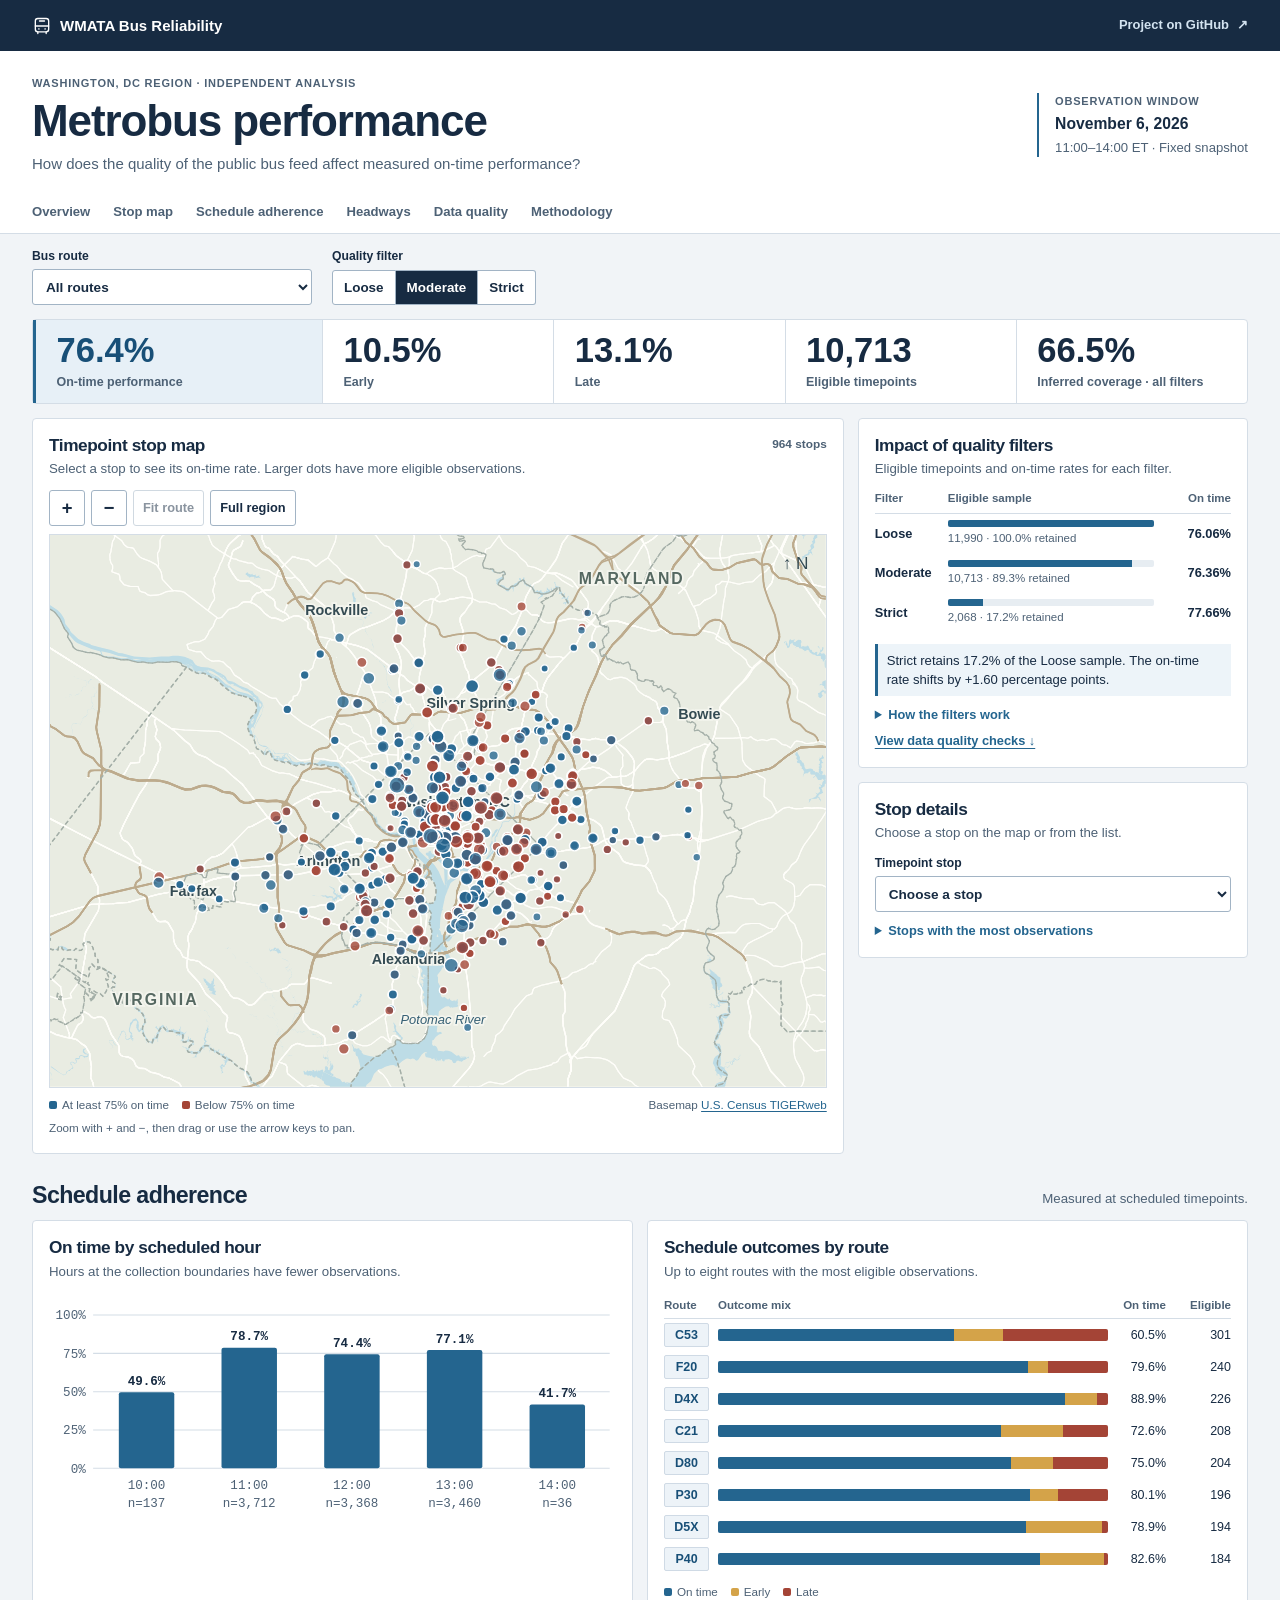
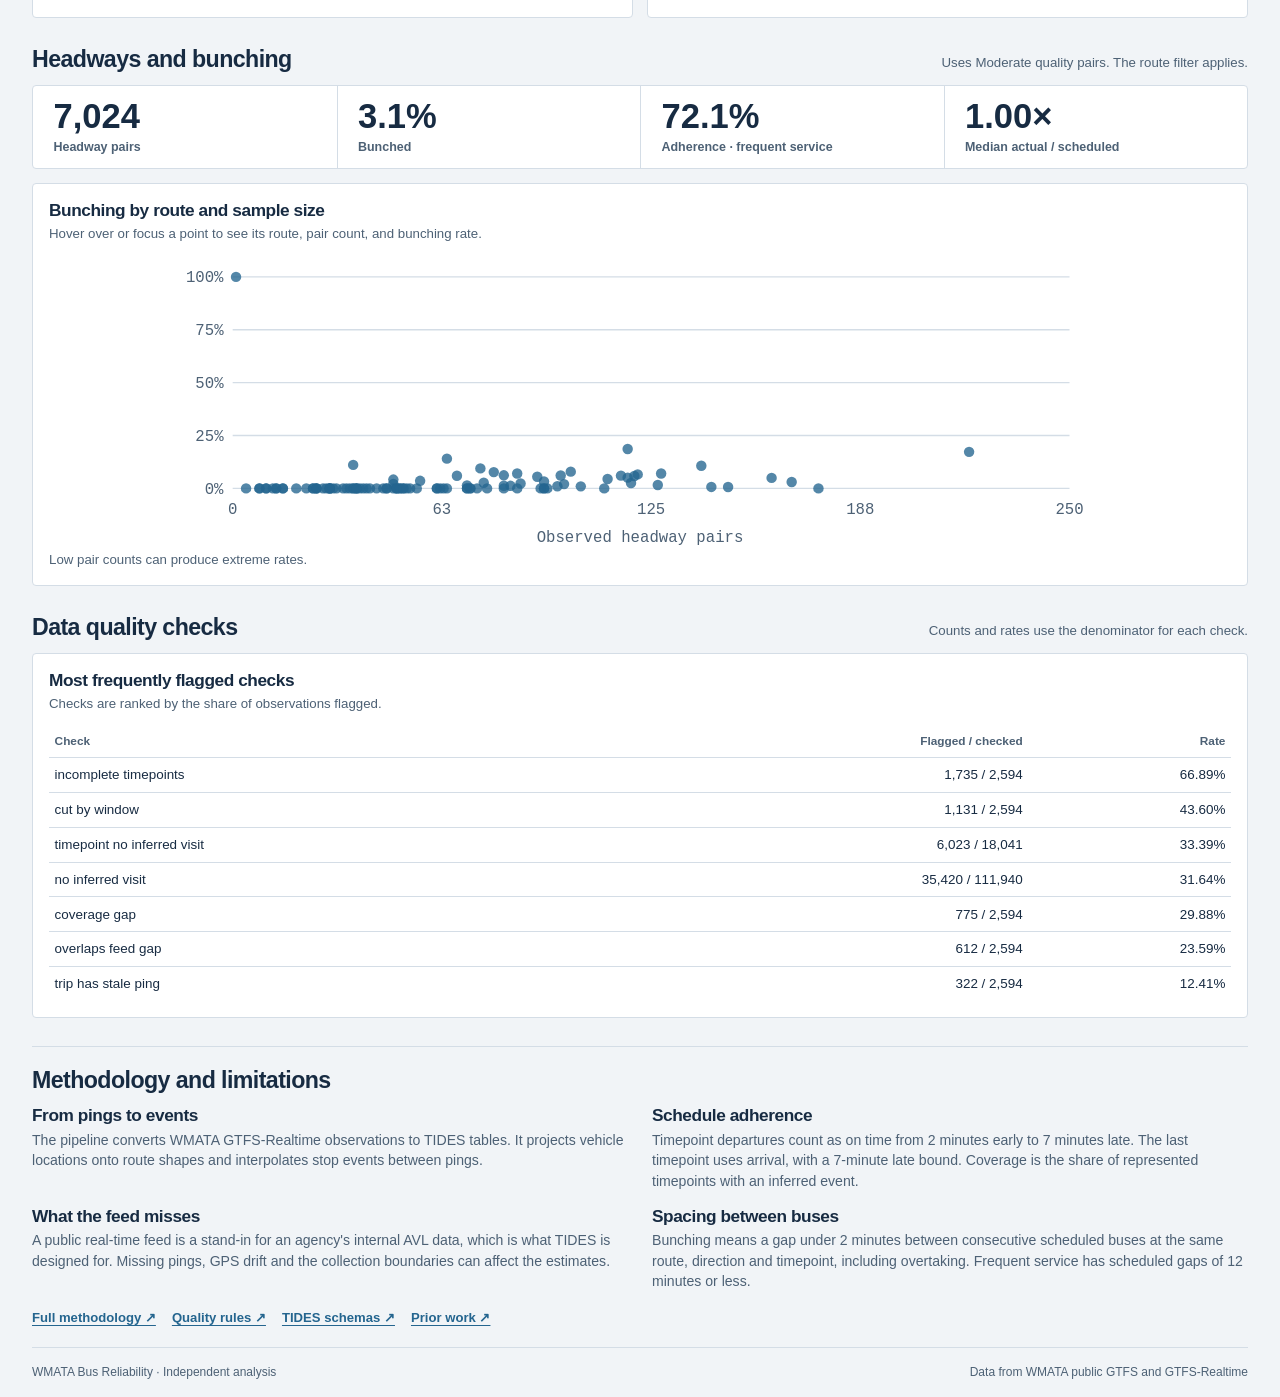
==== commit ba611bb6: "Add zoom, pan and route fit to stop map" ====
--- a/index.html
+++ b/index.html
@@ -6,10 +6,11 @@
   <meta name="description" content="Explore how data quality affects measured on-time performance for WMATA buses.">
   <meta name="theme-color" content="#172b42">
   <title>WMATA Bus Reliability Dashboard</title>
-  <link rel="stylesheet" href="style.css?v=2">
+  <link rel="stylesheet" href="style.css?v=3">
   <script defer src="snapshot.js"></script>
   <script defer src="basemap.js"></script>
-  <script defer src="dashboard.js?v=2"></script>
+  <script defer src="map-navigation.js"></script>
+  <script defer src="dashboard.js?v=3"></script>
 </head>
 <body>
   <a class="skip" href="#dashboard">Skip to dashboard</a>
@@ -67,11 +68,18 @@
           <div><h2 id="stops-title">Timepoint stop map</h2><p>Select a stop to see its on-time rate. Larger dots have more eligible observations.</p></div>
           <span class="map-count" id="map-count"></span>
         </div>
-        <div id="stop-map"></div>
+        <div class="map-tools" role="group" aria-label="Map controls">
+          <button id="map-zoom-in" class="map-zoom" type="button" aria-label="Zoom in">+</button>
+          <button id="map-zoom-out" class="map-zoom" type="button" aria-label="Zoom out">−</button>
+          <button id="map-fit" type="button" disabled>Fit route</button>
+          <button id="map-reset" type="button">Full region</button>
+        </div>
+        <div id="stop-map" tabindex="0" role="group" aria-label="Interactive stop map" aria-describedby="map-help"></div>
         <div class="map-footer">
           <div class="legend"><span class="on-time">At least 75% on time</span><span class="late">Below 75% on time</span></div>
           <p class="map-credit">Basemap <a href="https://www.census.gov/data/developers/data-sets/TIGERweb-map-service.html">U.S. Census TIGERweb</a></p>
         </div>
+        <p id="map-help" class="map-help">Zoom with + and −, then drag or use the arrow keys to pan.</p>
       </section>
 
       <div class="inspector">
--- a/style.css
+++ b/style.css
@@ -79,9 +79,15 @@
 .section-head { align-items: baseline; margin-bottom: 11px; }
 .report-section { margin-top: 28px; }
 .map-count { flex: none; margin-top: 1px; color: var(--quiet); font-size: .74rem; font-weight: 700; font-variant-numeric: tabular-nums; }
+.map-tools { display: flex; flex-wrap: wrap; gap: 6px; margin-bottom: 8px; }
+.map-tools button { min-height: 36px; padding: 4px 9px; border: 1px solid #a2b4c5; border-radius: 3px; background: var(--panel); color: var(--ink); font-size: .8rem; font-weight: 700; cursor: pointer; }
+.map-tools .map-zoom { min-width: 36px; font-size: 1.15rem; line-height: 1; }
+.map-tools button:hover:not(:disabled) { background: #e7f0f7; }
+.map-tools button:disabled { opacity: .5; cursor: default; }
 .map-footer { display: flex; justify-content: space-between; flex-wrap: wrap; gap: 6px 12px; margin-top: 9px; }
 .map-footer .legend { margin: 0; }
-.map-credit { color: var(--quiet); margin: 0; font-size: .73rem; }
+.map-credit, .map-help { color: var(--quiet); margin: 0; font-size: .73rem; }
+.map-help { margin-top: 6px; }
 .chart { width: 100%; display: block; overflow: visible; }
 .chart text { fill: var(--quiet); font: 12px var(--mono); }
 .chart .grid { stroke: var(--line); stroke-width: 1; }
@@ -89,6 +95,10 @@
 .chart .datum:focus, .chart .datum.selected { stroke: var(--ink); stroke-width: 2.5; outline: none; }
 .chart .value { fill: var(--ink); font-weight: bold; }
 #stop-map .chart { overflow: hidden; border: 1px solid var(--line); background: #f6f6ee; }
+#stop-map { touch-action: pan-y pinch-zoom; user-select: none; }
+#stop-map.zoomed { cursor: grab; touch-action: none; }
+#stop-map.dragging, #stop-map.dragging .datum { cursor: grabbing; }
+#stop-map .datum { transform-box: fill-box; transform-origin: center; transform: scale(var(--marker-scale, 1)); }
 #scatter { max-width: 940px; margin-inline: auto; }
 .chart-detail { min-height: 1.5em; }
 .bar-row { display: grid; grid-template-columns: 45px minmax(0, 1fr) 49px 56px; align-items: center; gap: 9px; padding: 4px 0; font-size: .78rem; font-variant-numeric: tabular-nums; }
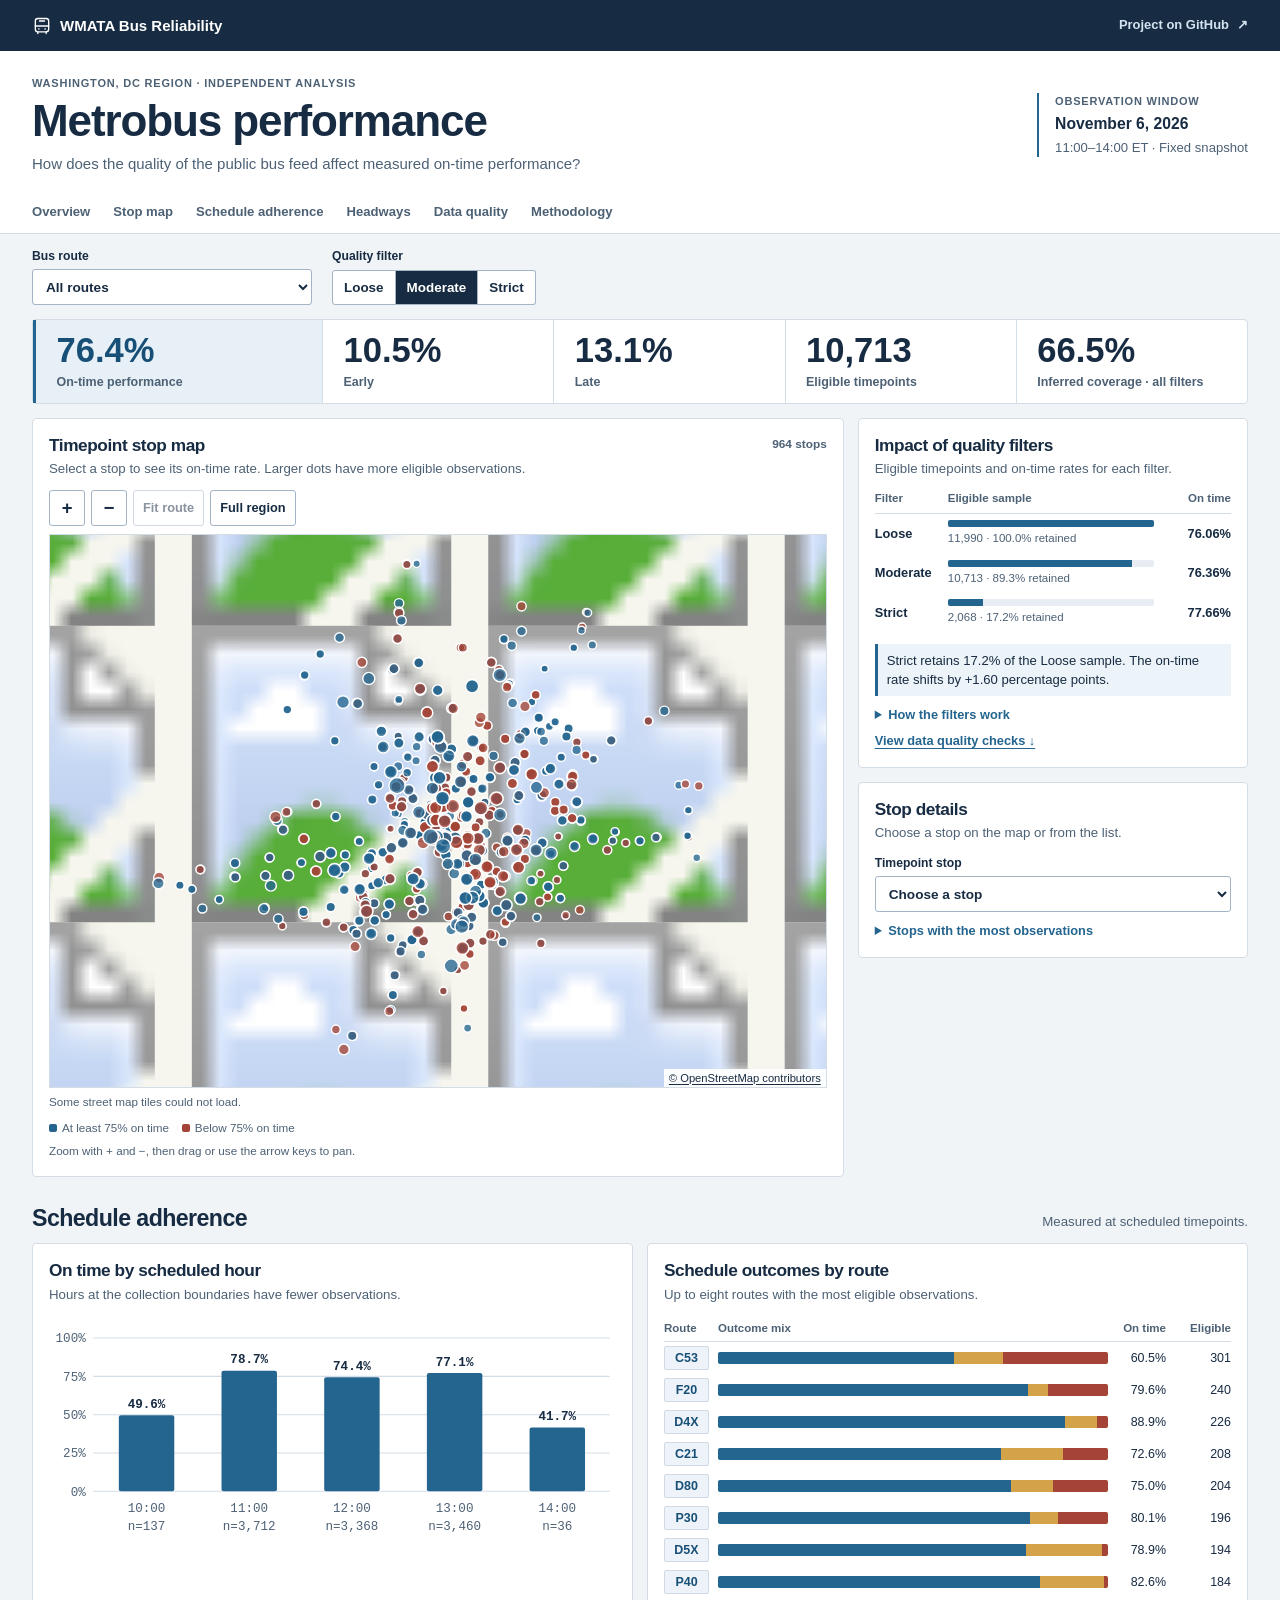
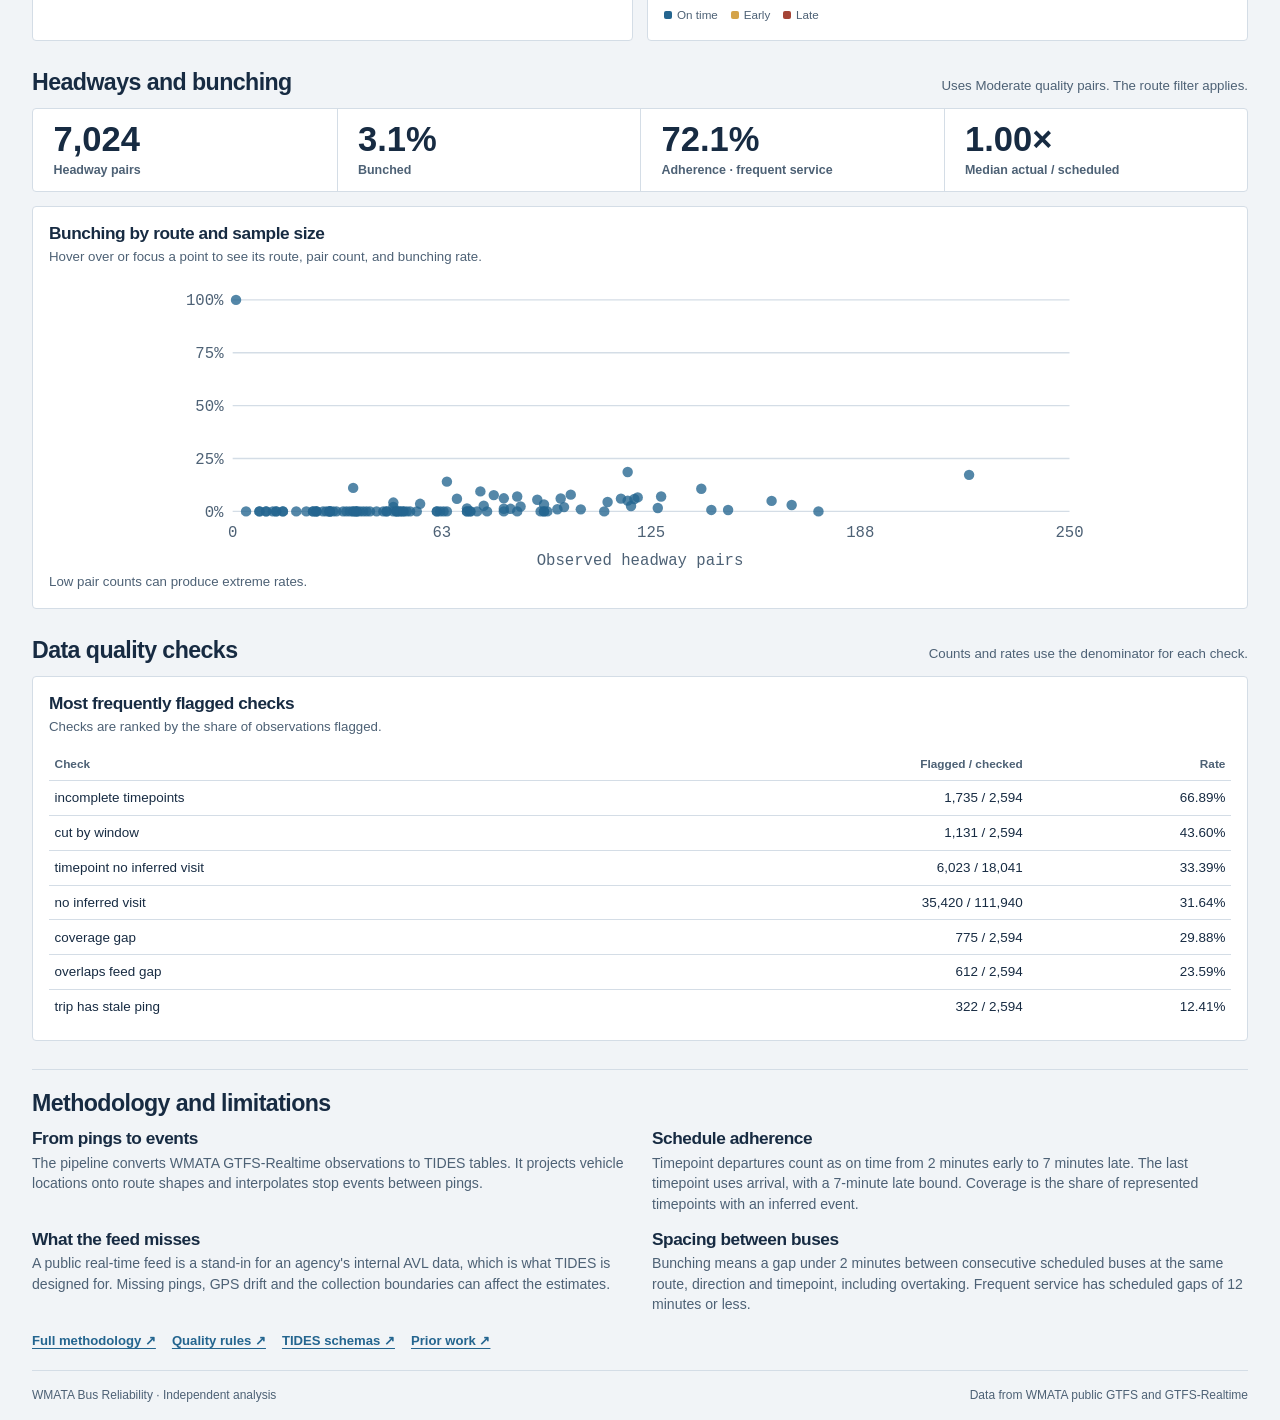
==== commit 4fd3fb14: "Load street-level basemap tiles at each zoom" ====
--- a/index.html
+++ b/index.html
@@ -6,11 +6,12 @@
   <meta name="description" content="Explore how data quality affects measured on-time performance for WMATA buses.">
   <meta name="theme-color" content="#172b42">
   <title>WMATA Bus Reliability Dashboard</title>
-  <link rel="stylesheet" href="style.css?v=3">
+  <link rel="stylesheet" href="style.css?v=4">
   <script defer src="snapshot.js"></script>
   <script defer src="basemap.js"></script>
-  <script defer src="map-navigation.js"></script>
-  <script defer src="dashboard.js?v=3"></script>
+  <script defer src="street-map.js"></script>
+  <script defer src="map-navigation.js?v=4"></script>
+  <script defer src="dashboard.js?v=4"></script>
 </head>
 <body>
   <a class="skip" href="#dashboard">Skip to dashboard</a>
@@ -74,10 +75,13 @@
           <button id="map-fit" type="button" disabled>Fit route</button>
           <button id="map-reset" type="button">Full region</button>
         </div>
-        <div id="stop-map" tabindex="0" role="group" aria-label="Interactive stop map" aria-describedby="map-help"></div>
+        <div class="map-viewport">
+          <div id="stop-map" tabindex="0" role="group" aria-label="Interactive stop map" aria-describedby="map-help"></div>
+          <a class="map-credit" href="https://www.openstreetmap.org/copyright">© OpenStreetMap contributors</a>
+        </div>
+        <p id="map-status" class="map-help" role="status" hidden>Some street map tiles could not load.</p>
         <div class="map-footer">
           <div class="legend"><span class="on-time">At least 75% on time</span><span class="late">Below 75% on time</span></div>
-          <p class="map-credit">Basemap <a href="https://www.census.gov/data/developers/data-sets/TIGERweb-map-service.html">U.S. Census TIGERweb</a></p>
         </div>
         <p id="map-help" class="map-help">Zoom with + and −, then drag or use the arrow keys to pan.</p>
       </section>
--- a/style.css
+++ b/style.css
@@ -86,8 +86,9 @@
 .map-tools button:disabled { opacity: .5; cursor: default; }
 .map-footer { display: flex; justify-content: space-between; flex-wrap: wrap; gap: 6px 12px; margin-top: 9px; }
 .map-footer .legend { margin: 0; }
-.map-credit, .map-help { color: var(--quiet); margin: 0; font-size: .73rem; }
-.map-help { margin-top: 6px; }
+.map-viewport { position: relative; }
+.map-credit { position: absolute; right: 1px; bottom: 1px; padding: 1px 5px; background: #fffffff0; color: var(--ink); font-size: .7rem; }
+.map-help { color: var(--quiet); margin: 6px 0 0; font-size: .73rem; }
 .chart { width: 100%; display: block; overflow: visible; }
 .chart text { fill: var(--quiet); font: 12px var(--mono); }
 .chart .grid { stroke: var(--line); stroke-width: 1; }
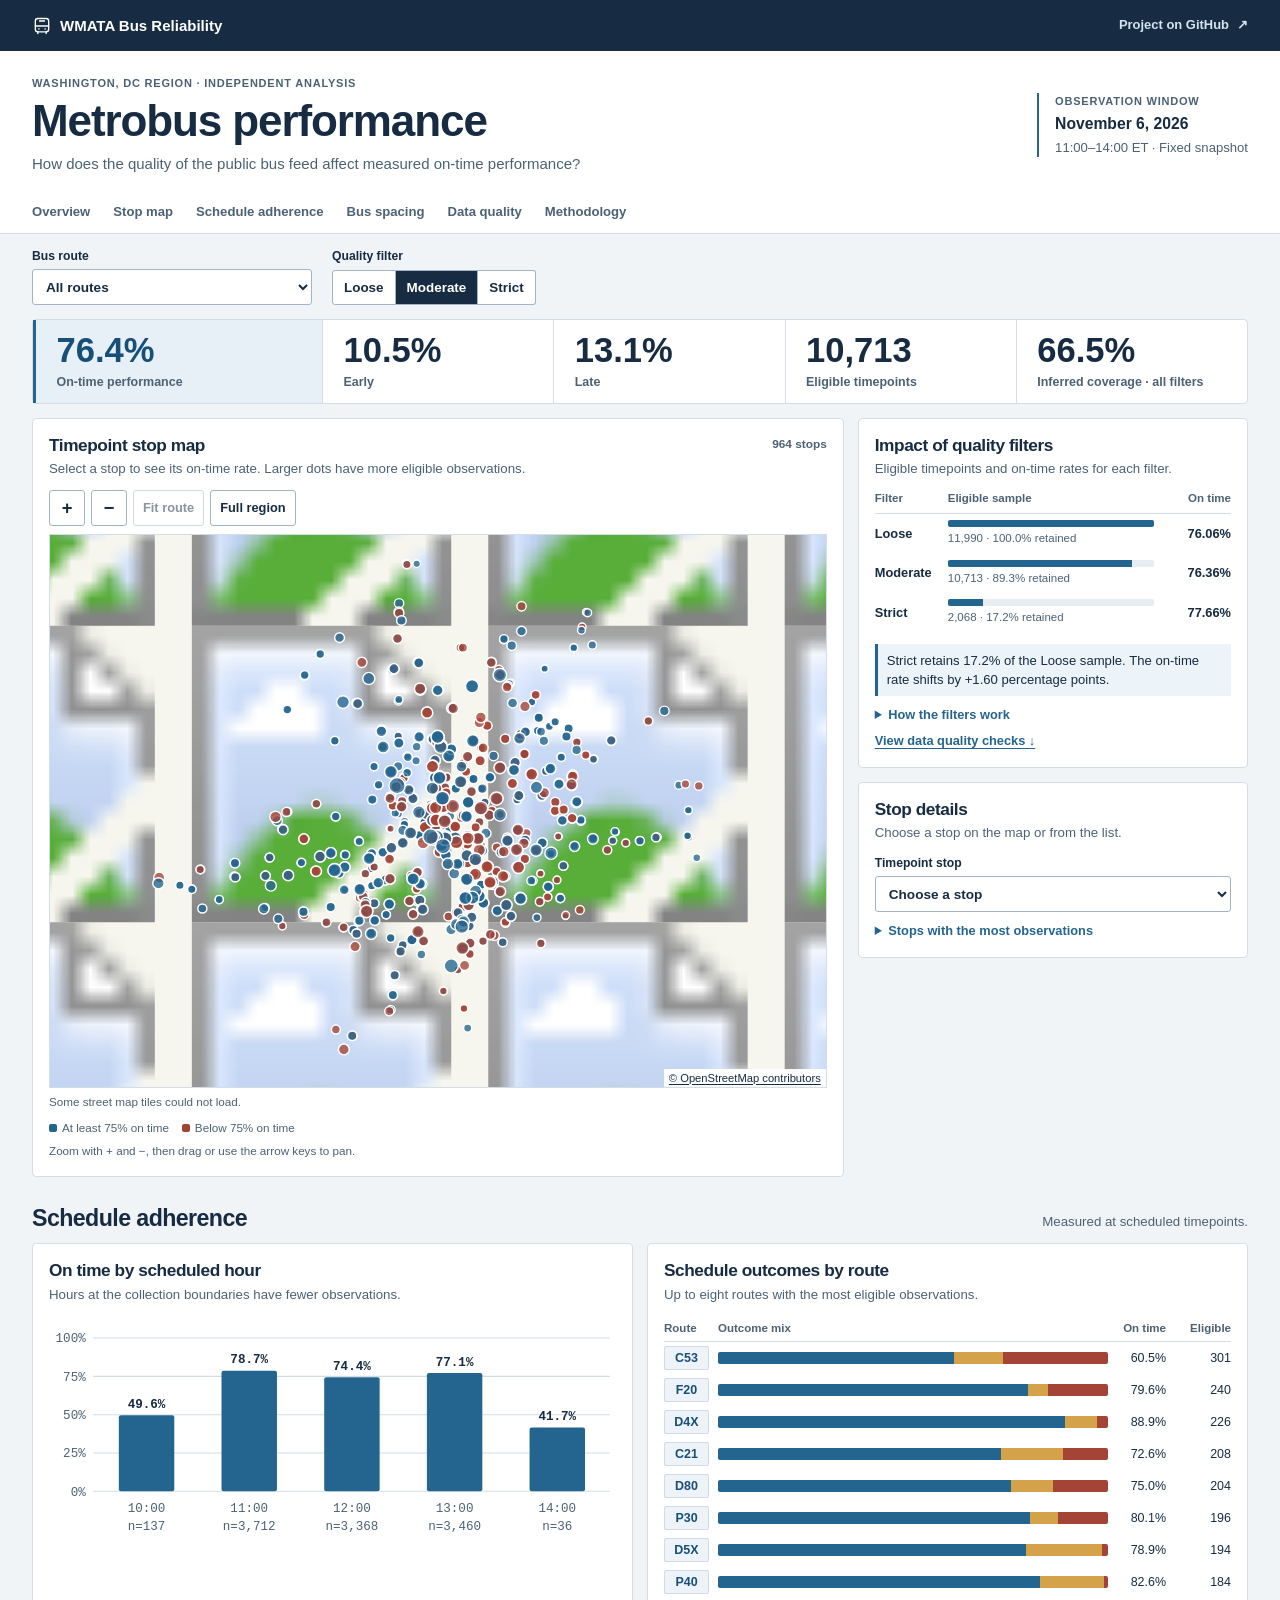
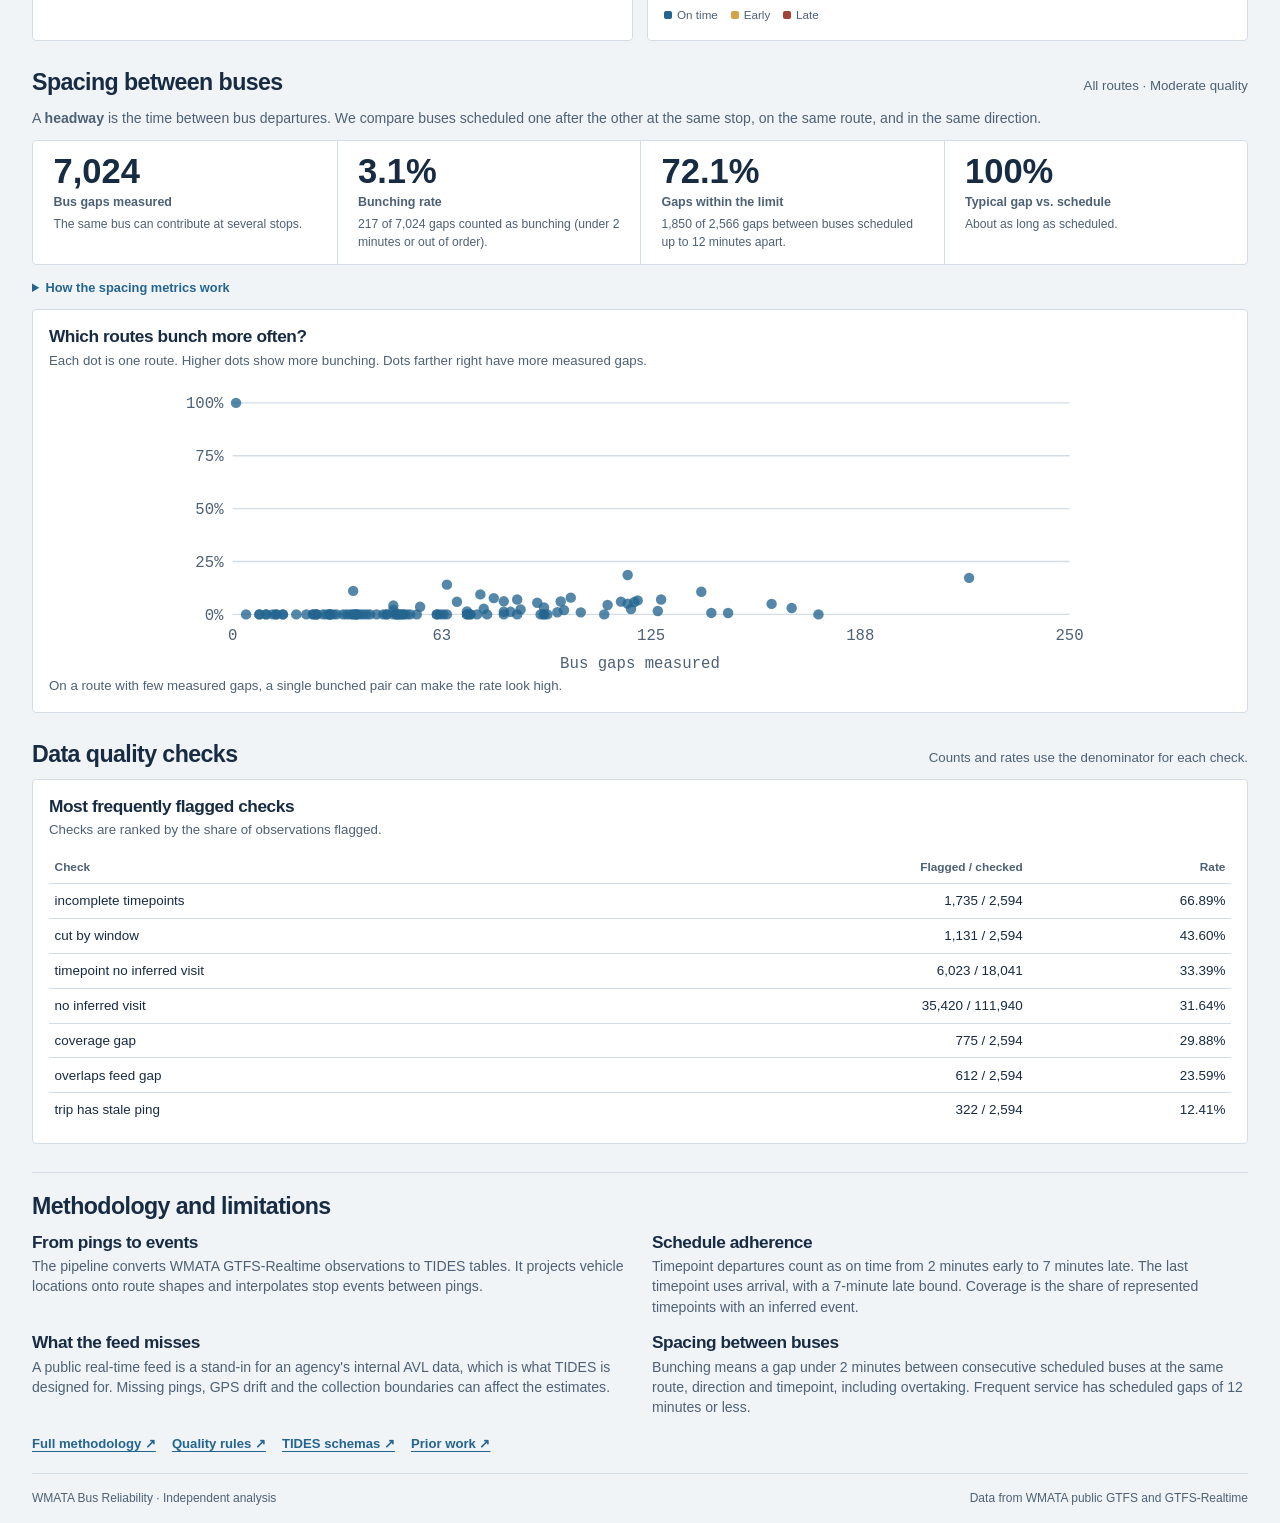
==== commit 774e3263: "Explain bus spacing metrics in plain language" ====
--- a/index.html
+++ b/index.html
@@ -6,12 +6,12 @@
   <meta name="description" content="Explore how data quality affects measured on-time performance for WMATA buses.">
   <meta name="theme-color" content="#172b42">
   <title>WMATA Bus Reliability Dashboard</title>
-  <link rel="stylesheet" href="style.css?v=4">
+  <link rel="stylesheet" href="style.css?v=5">
   <script defer src="snapshot.js"></script>
   <script defer src="basemap.js"></script>
   <script defer src="street-map.js"></script>
   <script defer src="map-navigation.js?v=4"></script>
-  <script defer src="dashboard.js?v=4"></script>
+  <script defer src="dashboard.js?v=5"></script>
 </head>
 <body>
   <a class="skip" href="#dashboard">Skip to dashboard</a>
@@ -44,7 +44,7 @@
       <a href="#dashboard">Overview</a>
       <a href="#stops">Stop map</a>
       <a href="#schedule">Schedule adherence</a>
-      <a href="#headways">Headways</a>
+      <a href="#headways">Bus spacing</a>
       <a href="#quality">Data quality</a>
       <a href="#method">Methodology</a>
     </nav>
@@ -127,10 +127,16 @@
     </section>
 
     <section id="headways" class="report-section" aria-labelledby="headway-title">
-      <div class="section-head"><h2 id="headway-title">Headways and bunching</h2><p>Uses Moderate quality pairs. The route filter applies.</p></div>
-      <div id="headway-kpis" class="kpis headway-kpis"></div>
-      <article class="panel">
-        <div class="panel-heading"><div><h3>Bunching by route and sample size</h3><p>Hover over or focus a point to see its route, pair count, and bunching rate.</p></div></div>
+      <div class="section-head"><h2 id="headway-title">Spacing between buses</h2><p id="headway-scope"></p></div>
+      <p class="headway-intro">A <strong>headway</strong> is the time between bus departures. We compare buses scheduled one after the other at the same stop, on the same route, and in the same direction.</p>
+      <div id="headway-kpis" class="kpis headway-kpis" aria-live="polite"></div>
+      <details class="headway-notes">
+        <summary>How the spacing metrics work</summary>
+        <p>For frequent service, the limit is the scheduled gap plus 15%, rounded up to the next whole minute. A gap can be short enough to count as bunching and still be below the limit.</p>
+        <p>To get the typical gap, we divide each measured gap by its scheduled gap and take the middle result.</p>
+      </details>
+      <article id="headway-comparison" class="panel">
+        <div class="panel-heading"><div><h3>Which routes bunch more often?</h3><p>Each dot is one route. Higher dots show more bunching. Dots farther right have more measured gaps.</p></div></div>
         <div id="scatter"></div>
         <p id="scatter-detail" class="chart-detail" aria-live="polite"></p>
       </article>
--- a/style.css
+++ b/style.css
@@ -65,6 +65,9 @@
 .kpi:first-child { border-left: 0; }
 .kpi strong { display: block; margin-bottom: 3px; font-size: clamp(1.5rem, 2.7vw, 2.2rem); font-weight: 700; line-height: 1.08; font-variant-numeric: tabular-nums; }
 .kpi span { display: block; color: var(--quiet); font-size: .78rem; font-weight: 600; }
+.headway-kpis .kpi small { display: block; margin-top: 5px; color: var(--quiet); font-size: .76rem; }
+.headway-intro { margin: 0 0 12px; color: var(--quiet); font-size: .88rem; }
+.headway-notes { margin: 0 0 12px; }
 #kpis .kpi:first-child { background: #e7f0f7; border-left: 3px solid var(--blue); }
 #kpis .kpi:first-child strong { color: #184f77; }
 
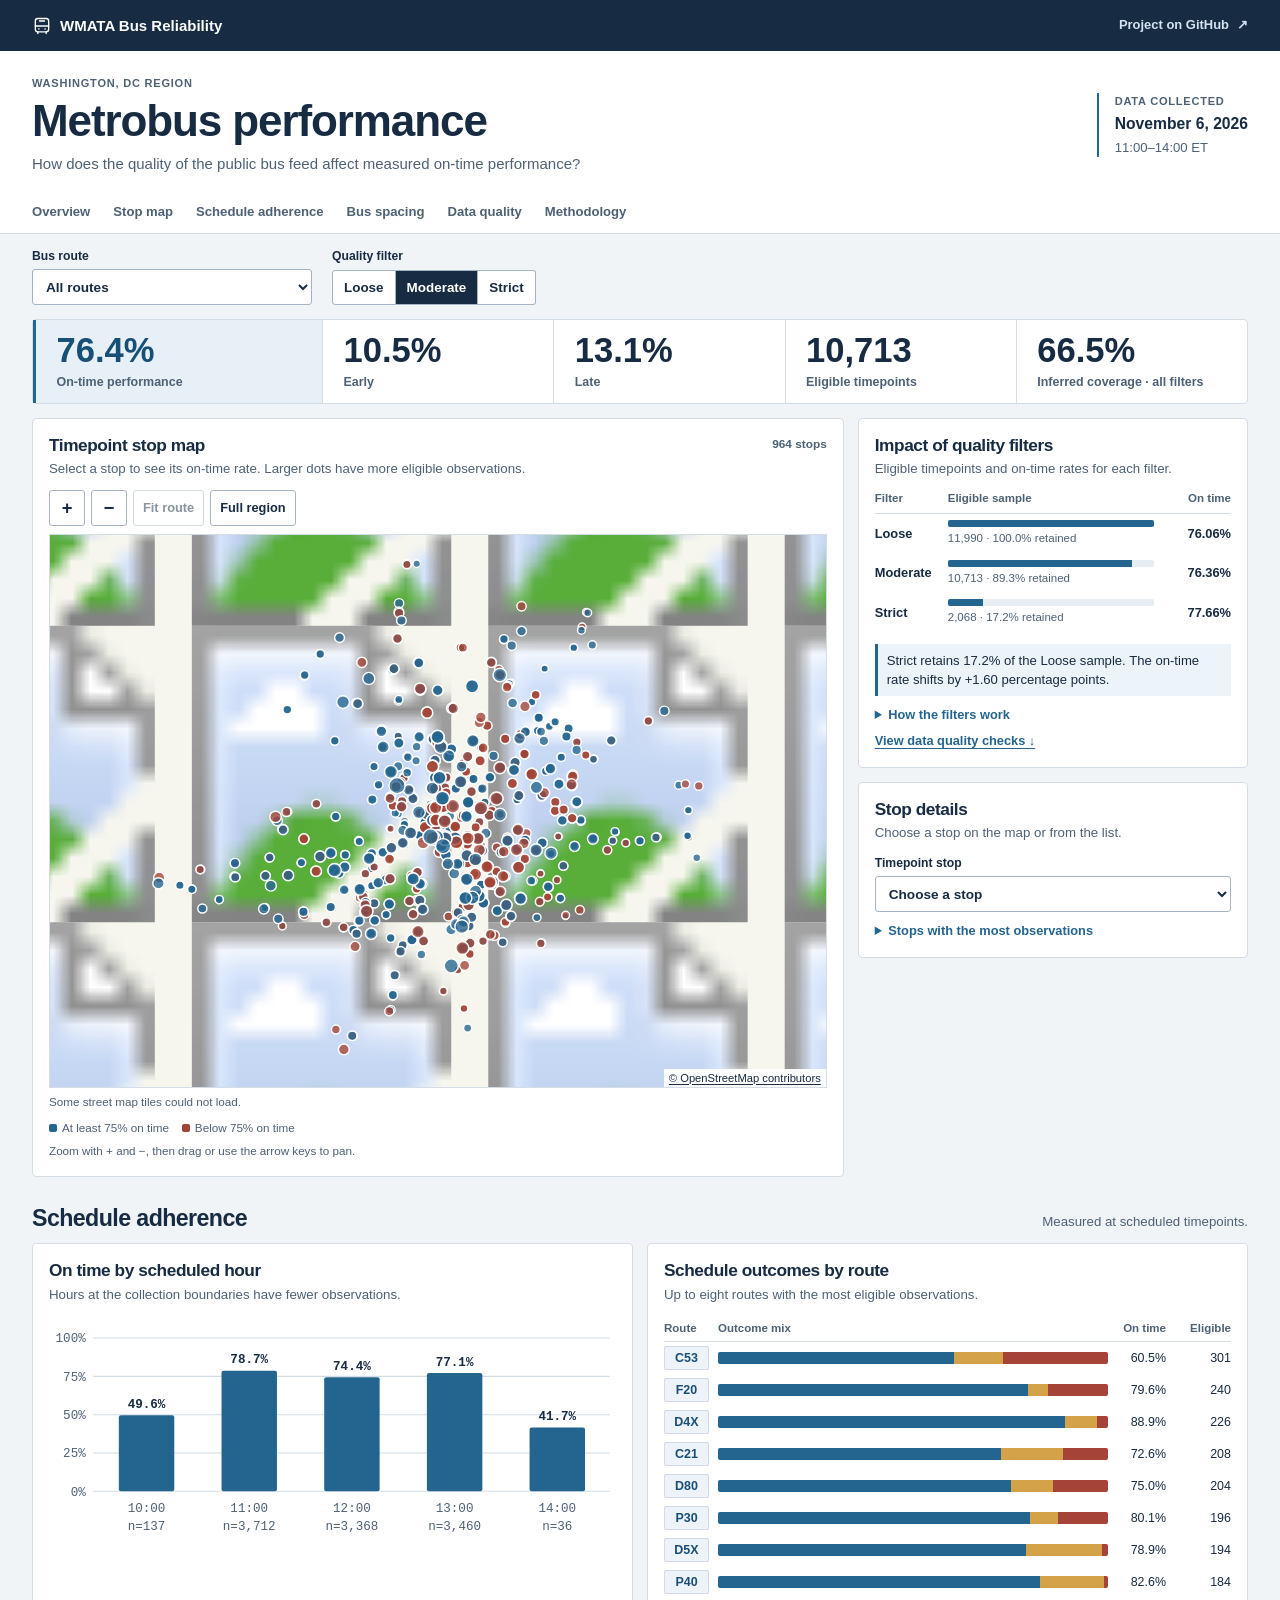
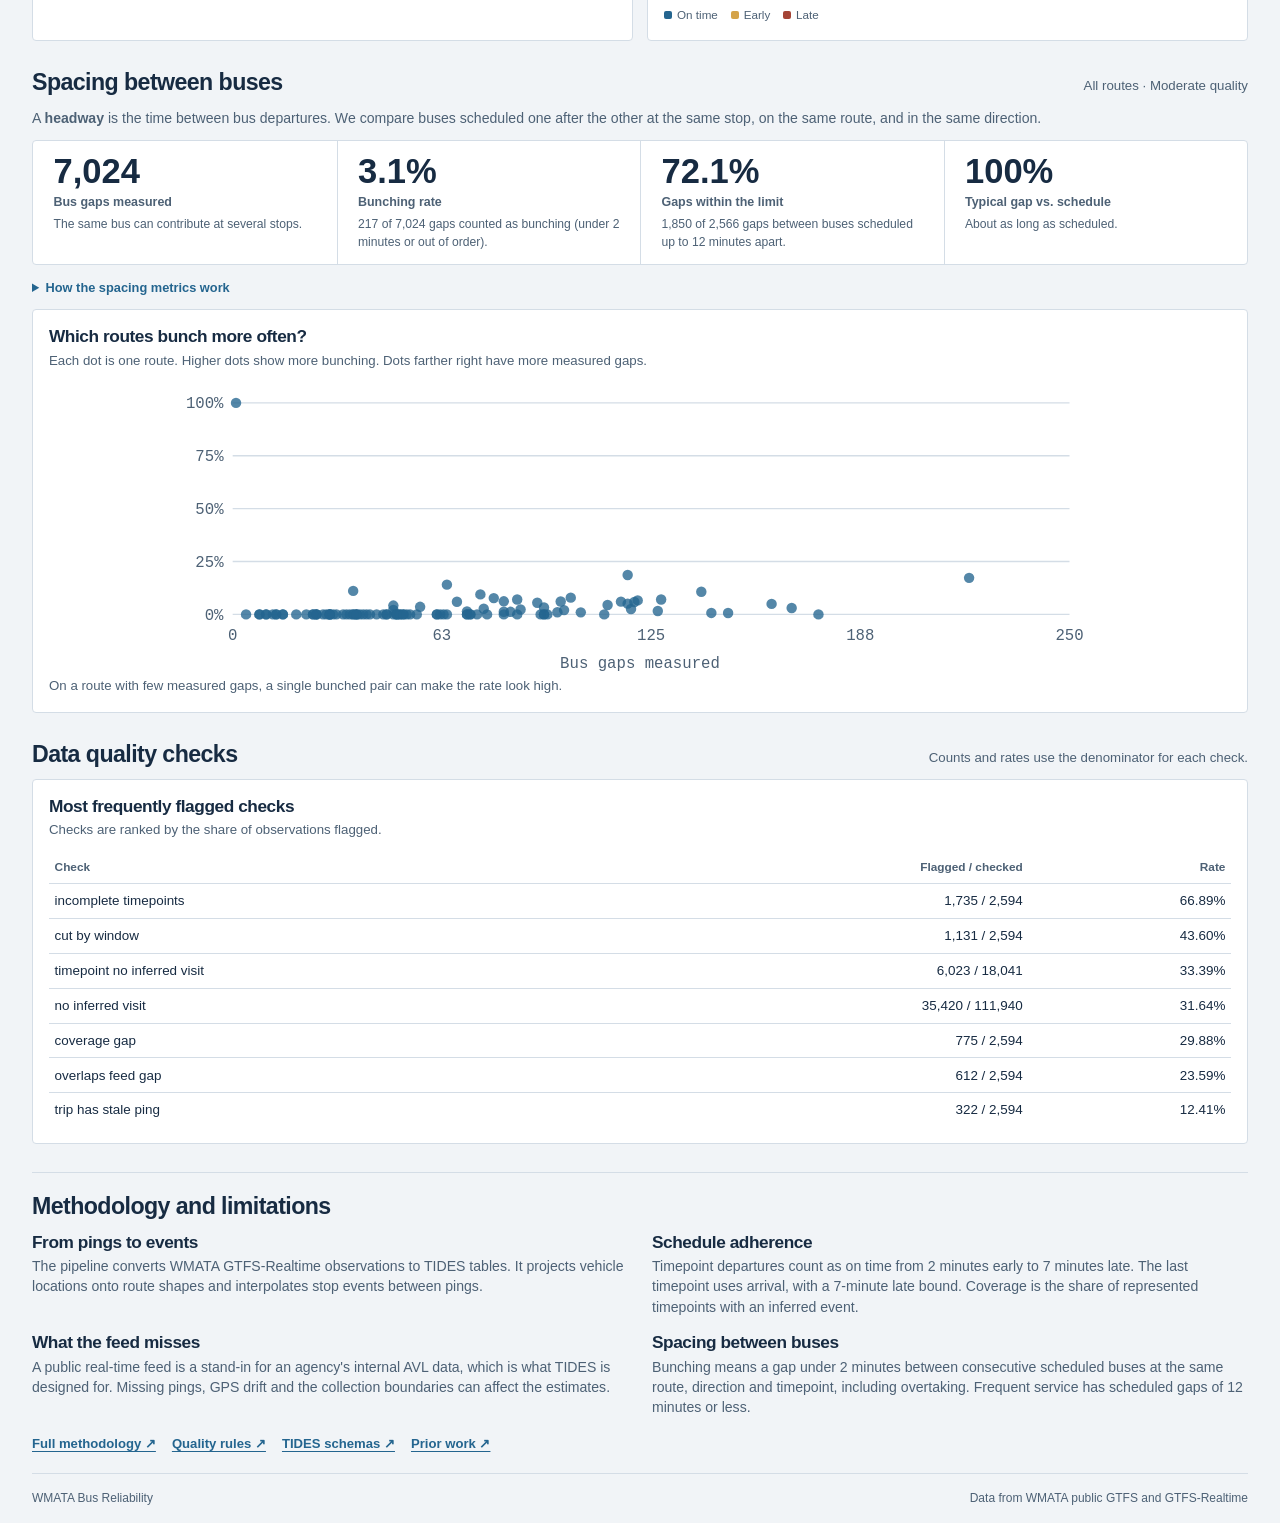
==== commit d5e9f9d2: "Simplify dashboard header and footer copy" ====
--- a/index.html
+++ b/index.html
@@ -30,14 +30,14 @@
   <div class="intro">
     <div class="wrap intro-inner">
       <div>
-        <p class="overline">Washington, DC region · Independent analysis</p>
+        <p class="overline">Washington, DC region</p>
         <h1>Metrobus performance</h1>
         <p class="intro-note">How does the quality of the public bus feed affect measured on-time performance?</p>
       </div>
       <div class="window">
-        <span class="overline">Observation window</span>
+        <span class="overline">Data collected</span>
         <strong><time datetime="2026-11-06">November 6, 2026</time></strong>
-        <span>11:00–14:00 ET · Fixed snapshot</span>
+        <span>11:00–14:00 ET</span>
       </div>
     </div>
     <nav class="wrap section-nav" aria-label="Dashboard sections">
@@ -167,6 +167,6 @@
     </section>
     <noscript>This dashboard needs JavaScript to display the snapshot and filters.</noscript>
   </main>
-  <footer class="wrap footer"><span>WMATA Bus Reliability · Independent analysis</span><span>Data from WMATA public GTFS and GTFS-Realtime</span></footer>
+  <footer class="wrap footer"><span>WMATA Bus Reliability</span><span>Data from WMATA public GTFS and GTFS-Realtime</span></footer>
 </body>
 </html>
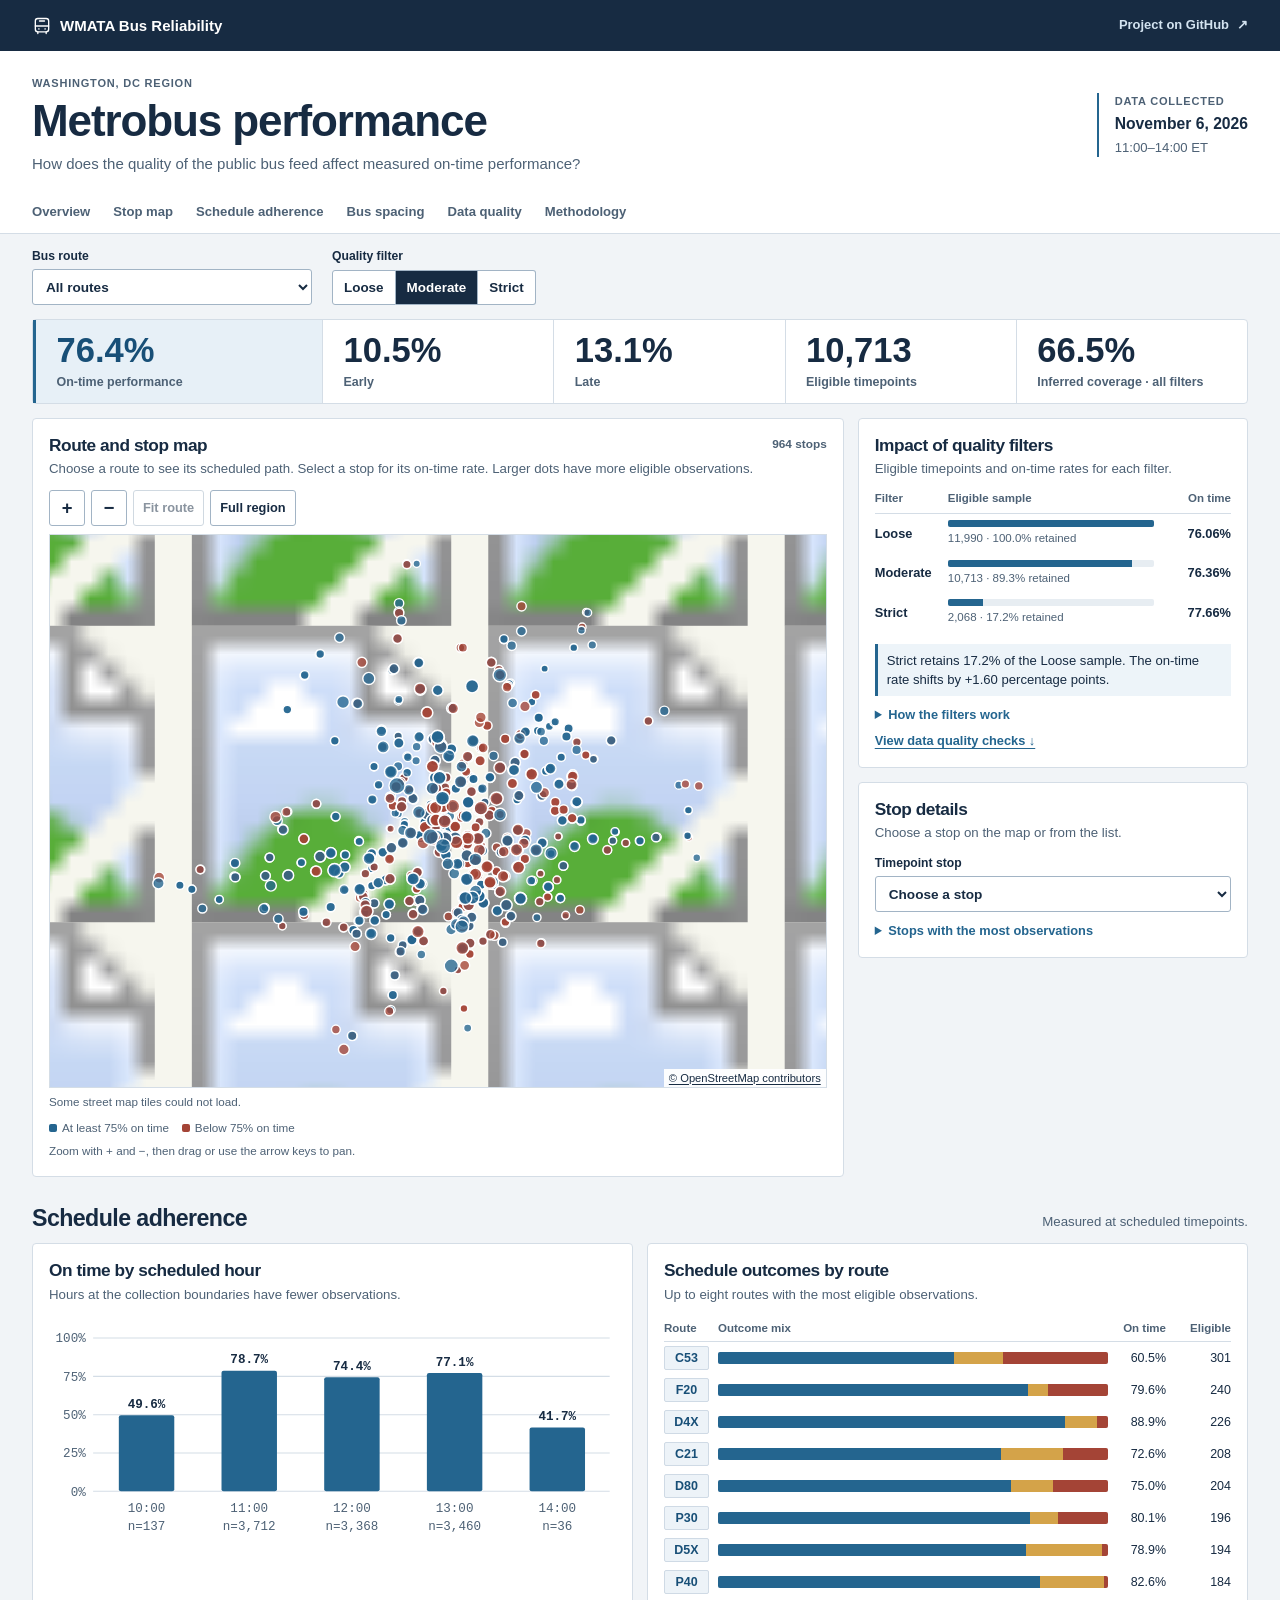
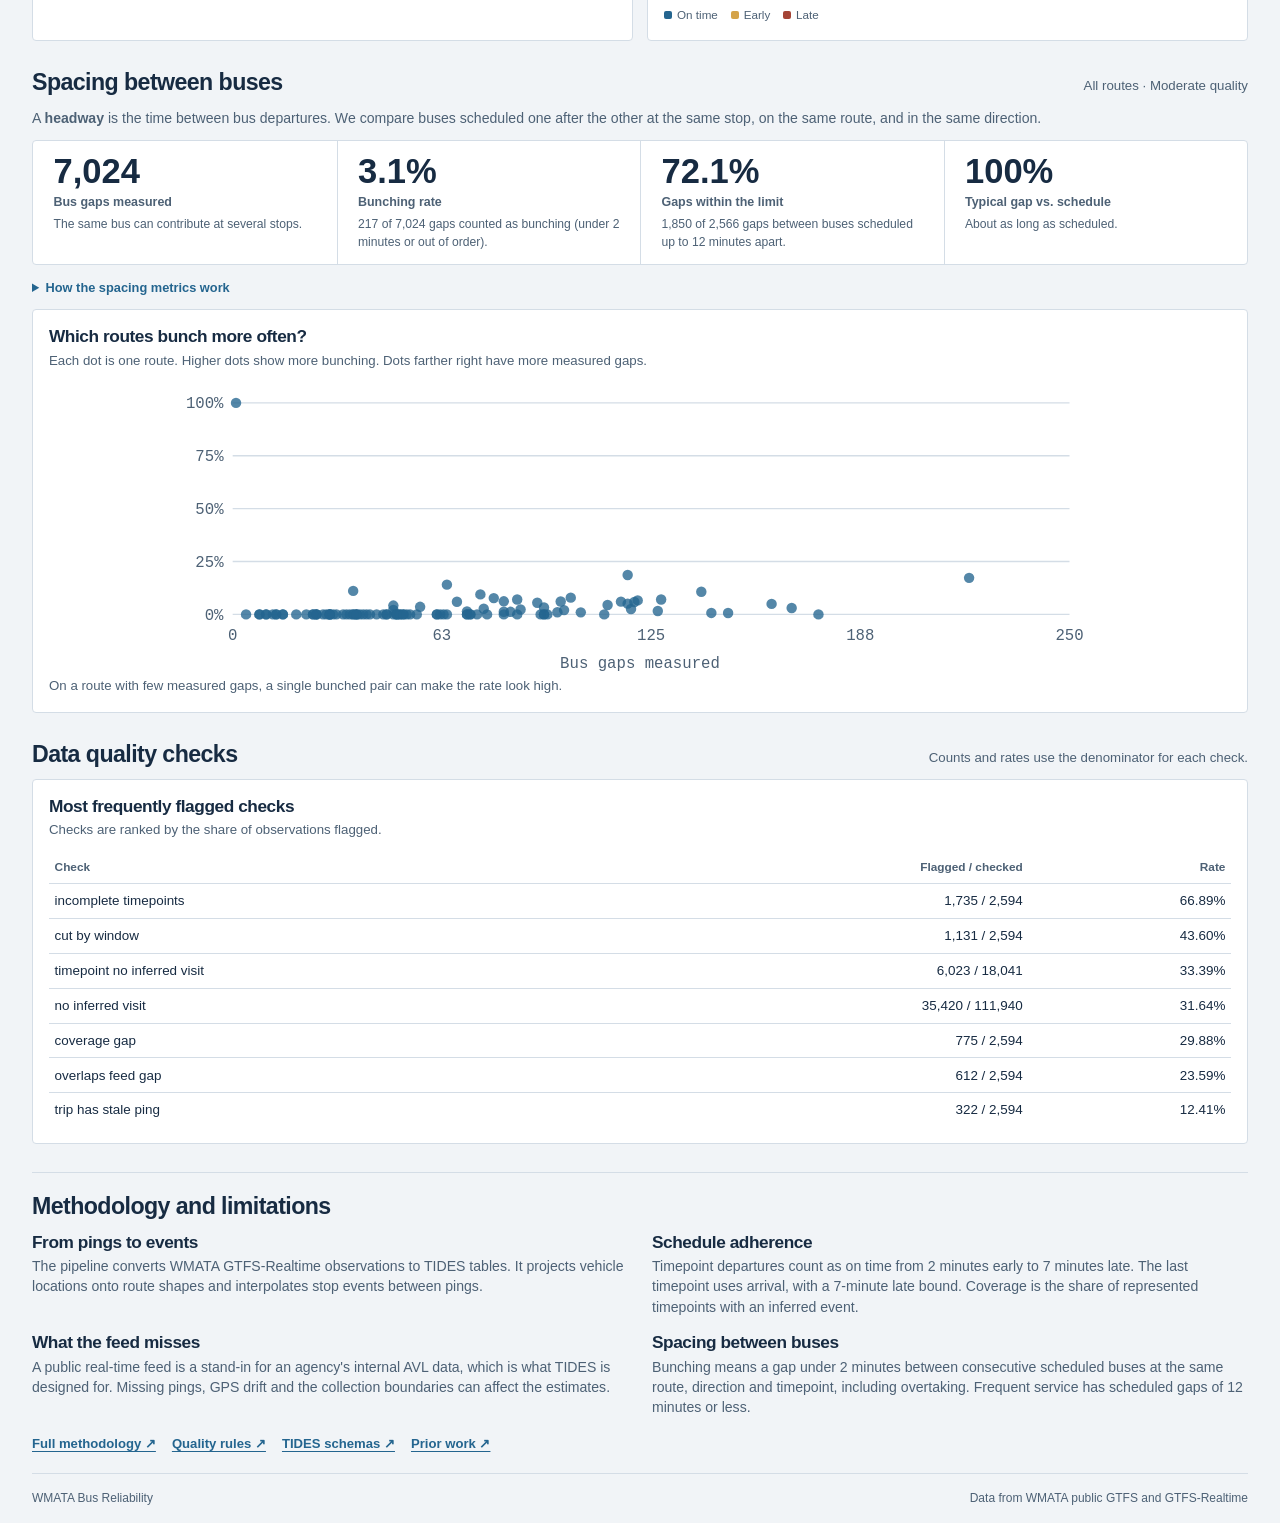
==== commit f187aa27: "Highlight scheduled WMATA routes on the dashboard map" ====
--- a/index.html
+++ b/index.html
@@ -6,12 +6,12 @@
   <meta name="description" content="Explore how data quality affects measured on-time performance for WMATA buses.">
   <meta name="theme-color" content="#172b42">
   <title>WMATA Bus Reliability Dashboard</title>
-  <link rel="stylesheet" href="style.css?v=5">
-  <script defer src="snapshot.js"></script>
+  <link rel="stylesheet" href="style.css?v=6">
+  <script defer src="snapshot.js?v=6"></script>
   <script defer src="basemap.js"></script>
   <script defer src="street-map.js"></script>
-  <script defer src="map-navigation.js?v=4"></script>
-  <script defer src="dashboard.js?v=5"></script>
+  <script defer src="map-navigation.js?v=6"></script>
+  <script defer src="dashboard.js?v=6"></script>
 </head>
 <body>
   <a class="skip" href="#dashboard">Skip to dashboard</a>
@@ -66,7 +66,7 @@
     <div class="workbench">
       <section id="stops" class="panel map-panel" aria-labelledby="stops-title">
         <div class="panel-heading">
-          <div><h2 id="stops-title">Timepoint stop map</h2><p>Select a stop to see its on-time rate. Larger dots have more eligible observations.</p></div>
+          <div><h2 id="stops-title">Route and stop map</h2><p>Choose a route to see its scheduled path. Select a stop for its on-time rate. Larger dots have more eligible observations.</p></div>
           <span class="map-count" id="map-count"></span>
         </div>
         <div class="map-tools" role="group" aria-label="Map controls">
@@ -81,7 +81,7 @@
         </div>
         <p id="map-status" class="map-help" role="status" hidden>Some street map tiles could not load.</p>
         <div class="map-footer">
-          <div class="legend"><span class="on-time">At least 75% on time</span><span class="late">Below 75% on time</span></div>
+          <div class="legend"><span id="map-route-legend" class="route-swatch" hidden></span><span class="on-time">At least 75% on time</span><span class="late">Below 75% on time</span></div>
         </div>
         <p id="map-help" class="map-help">Zoom with + and −, then drag or use the arrow keys to pan.</p>
       </section>
--- a/style.css
+++ b/style.css
@@ -8,6 +8,7 @@
   --blue: #24658f;
   --gold: #d4a349;
   --brick: #a44436;
+  --route-path: #583398;
   --focus: #9b4c16;
   --sans: "Avenir Next", "Gill Sans", "Segoe UI", sans-serif;
   --mono: "SFMono-Regular", Consolas, "Liberation Mono", monospace;
@@ -103,6 +104,10 @@
 #stop-map.zoomed { cursor: grab; touch-action: none; }
 #stop-map.dragging, #stop-map.dragging .datum { cursor: grabbing; }
 #stop-map .datum { transform-box: fill-box; transform-origin: center; transform: scale(var(--marker-scale, 1)); }
+#route-path { pointer-events: none; }
+#route-path path { fill: none; stroke-linecap: round; stroke-linejoin: round; vector-effect: non-scaling-stroke; }
+#route-path .route-outline { stroke: #fff; stroke-width: 7; }
+#route-path .route-line { stroke: var(--route-path); stroke-width: 4; }
 #scatter { max-width: 940px; margin-inline: auto; }
 .chart-detail { min-height: 1.5em; }
 .bar-row { display: grid; grid-template-columns: 45px minmax(0, 1fr) 49px 56px; align-items: center; gap: 9px; padding: 4px 0; font-size: .78rem; font-variant-numeric: tabular-nums; }
@@ -117,6 +122,7 @@
 .late { --swatch: var(--brick); }
 .legend { display: flex; flex-wrap: wrap; gap: .3rem .8rem; margin-top: 9px; color: var(--quiet); font-size: .73rem; }
 .legend span::before { content: ""; display: inline-block; background: var(--swatch); width: 8px; height: 8px; margin-right: 5px; border-radius: 2px; }
+.legend .route-swatch::before { width: 16px; height: 4px; vertical-align: middle; background: var(--route-path); }
 
 #stop { width: 100%; }
 .table-wrap { overflow: auto; }
